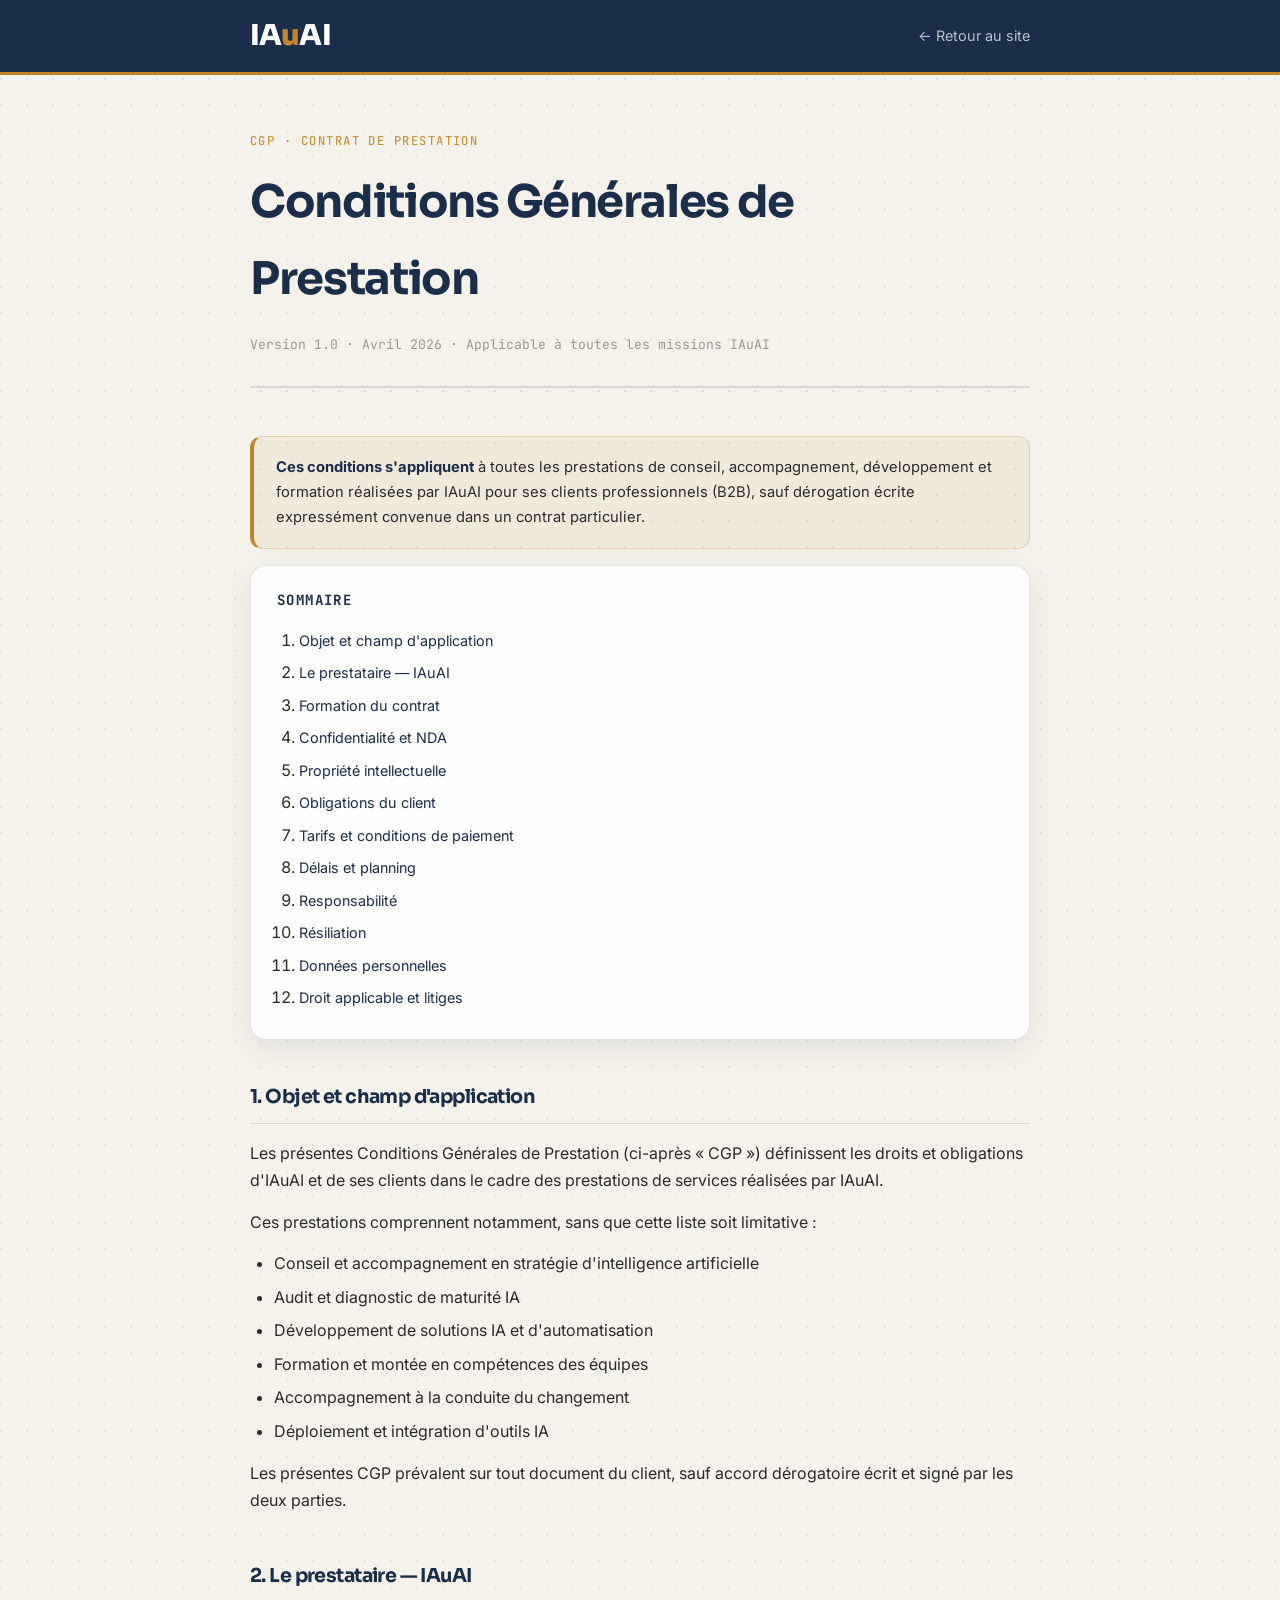
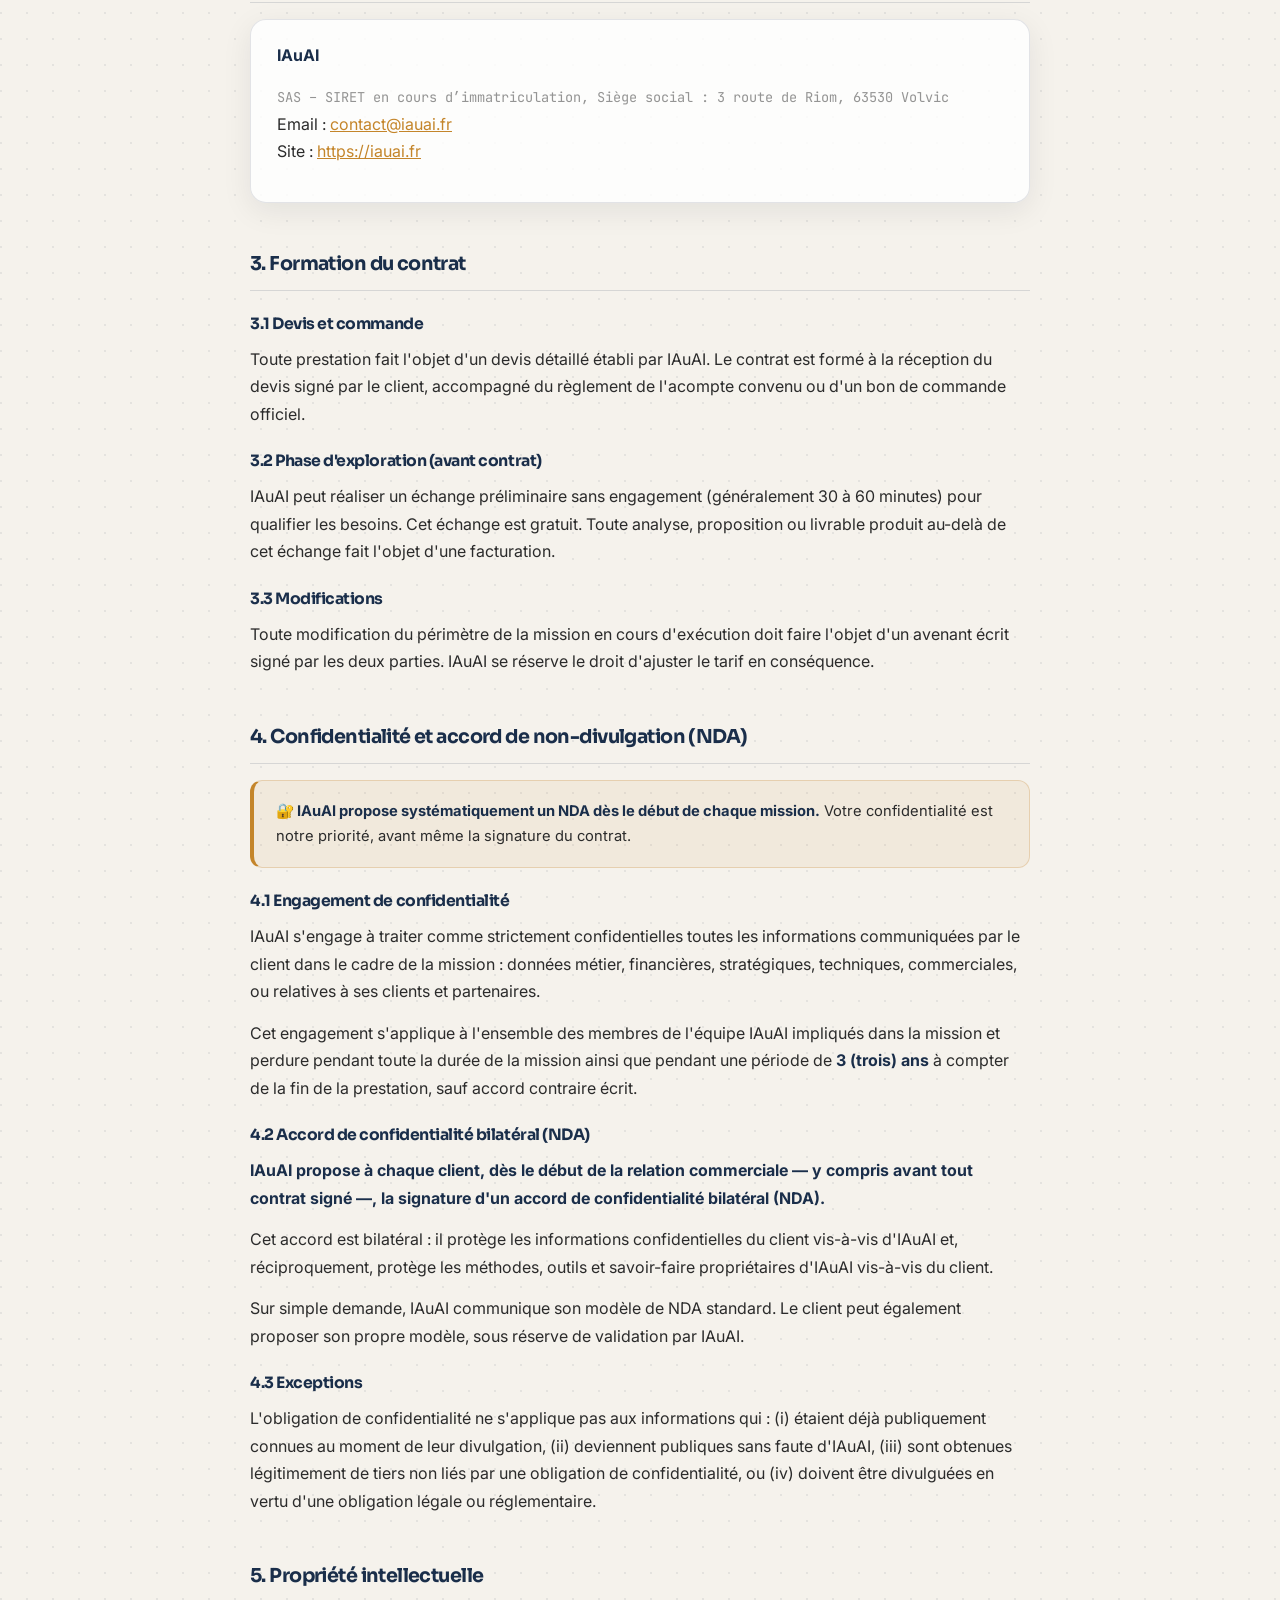
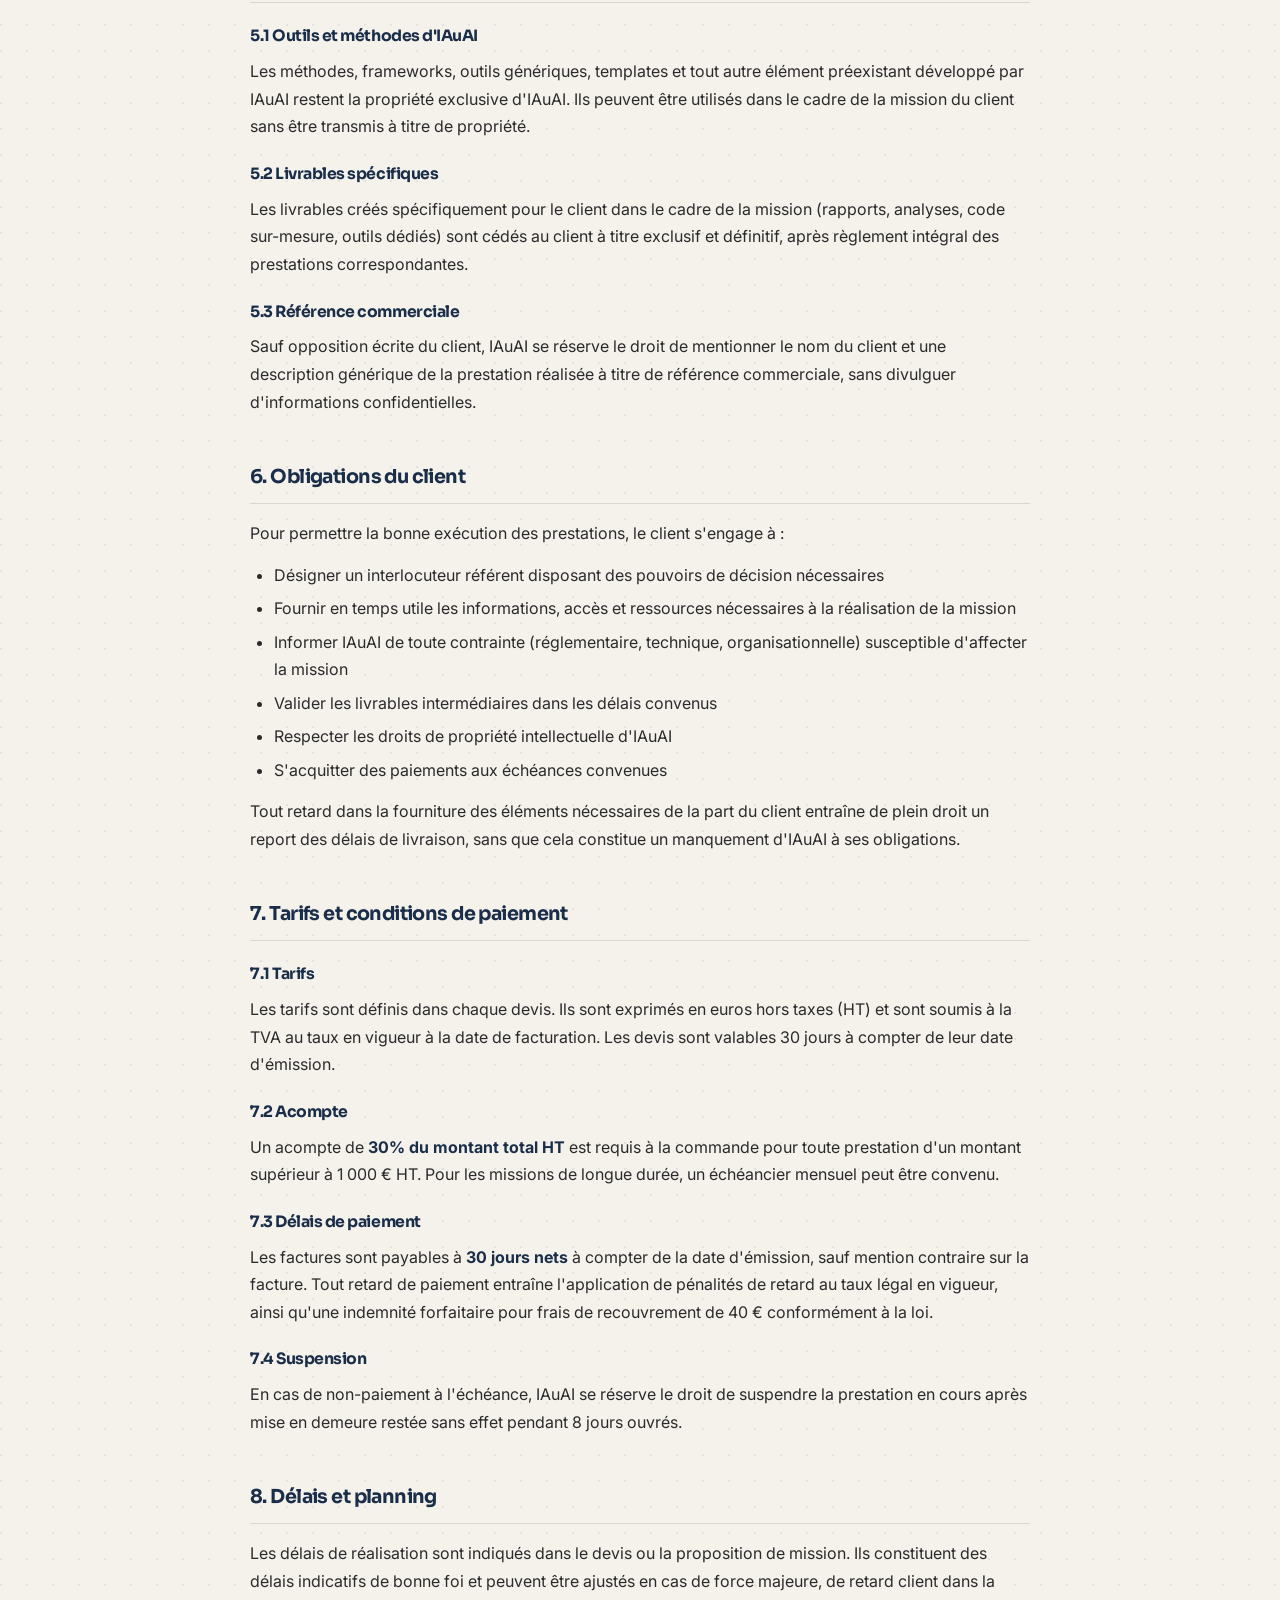
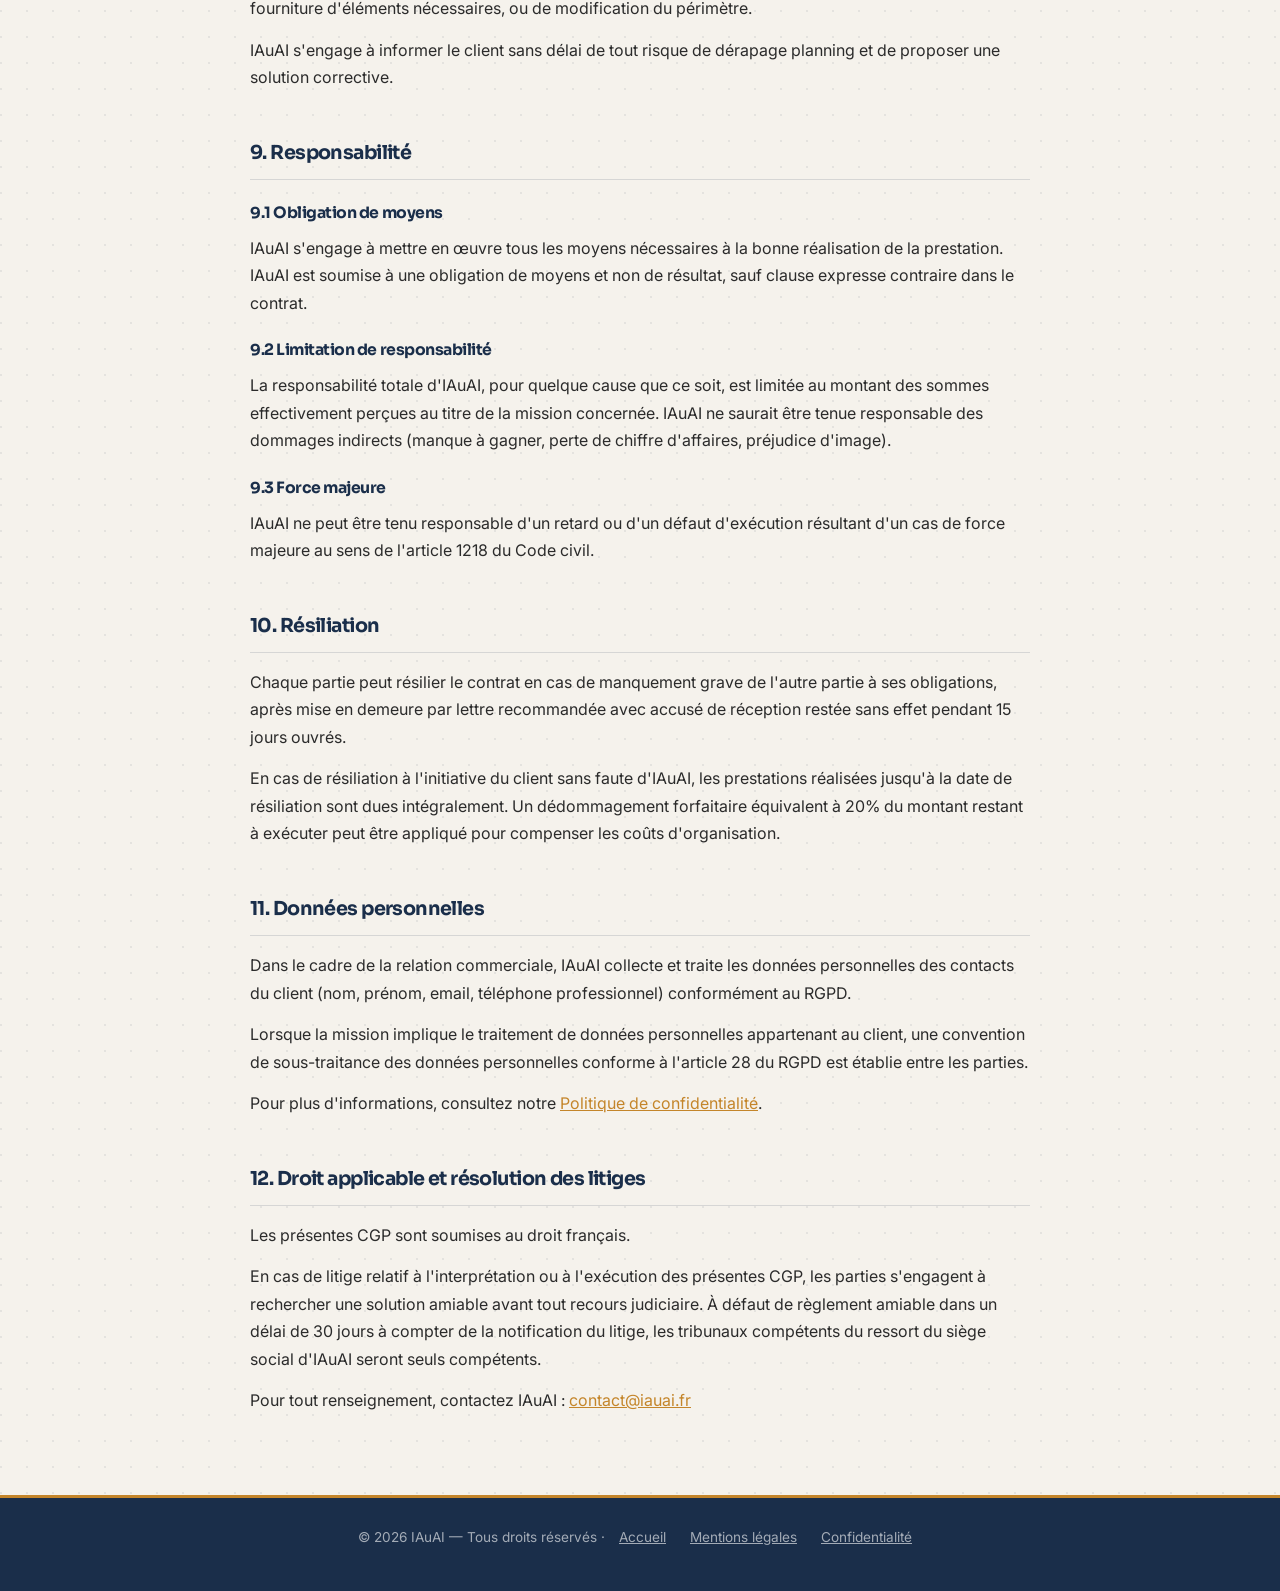
==== cgv.html @ 82b5d051 "Initial commit: IAUAI website with quiz and legal pages Add HTML pages, branding assets, and project" ====
<!DOCTYPE html>
<html lang="fr">
<head>
  <meta charset="UTF-8" />
  <meta name="viewport" content="width=device-width, initial-scale=1.0" />
  <meta name="robots" content="noindex, follow" />
  <title>Conditions Générales de Prestation — IAuAI</title>
  <link rel="preconnect" href="https://fonts.googleapis.com" />
  <link rel="preconnect" href="https://fonts.gstatic.com" crossorigin />
  <link href="https://fonts.googleapis.com/css2?family=Sora:wght@600;700;800&family=Inter:wght@400;500;600&family=JetBrains+Mono:wght@400;500&display=swap" rel="stylesheet" />
  <style>
    :root { --navy:#1A2E4A; --ocre:#C4852A; --green:#2D6A4F; --chalk:#F5F2EC; --anthracite:#2B2B2B; --line:rgba(26,46,74,0.14); --shadow:0 20px 60px rgba(12,24,43,0.12); --radius:22px; --max:820px; }
    * { box-sizing:border-box; }
    html { scroll-behavior:smooth; }
    body { margin:0; font-family:Inter,"Segoe UI",Roboto,Arial,sans-serif; color:var(--anthracite); background:radial-gradient(circle at 1px 1px,rgba(26,46,74,0.08) 1px,transparent 0) 0 0/26px 26px,var(--chalk); line-height:1.72; }
    h1,h2,h3 { font-family:"Sora","Segoe UI",Arial,sans-serif; letter-spacing:-0.03em; }
    p { margin:0 0 14px; }
    ul,ol { margin:0 0 14px; padding-left:24px; }
    li { margin-bottom:6px; }
    a { color:var(--ocre); }
    strong { color:var(--navy); }
    .topbar { background:var(--navy); border-bottom:3px solid var(--ocre); }
    .topbar-inner { max-width:var(--max); margin:0 auto; padding:0 20px; min-height:72px; display:flex; align-items:center; justify-content:space-between; }
    .logo-word { font-family:"Sora",sans-serif; font-size:1.8rem; font-weight:800; color:#fff; letter-spacing:-0.03em; text-decoration:none; }
    .logo-word .u { color:var(--ocre); }
    .back-link { color:rgba(255,255,255,0.7); font-size:0.9rem; text-decoration:none; transition:color 0.2s; }
    .back-link:hover { color:var(--ocre); }
    .page-content { max-width:var(--max); margin:56px auto 80px; padding:0 20px; }
    .page-header { margin-bottom:48px; padding-bottom:28px; border-bottom:2px solid var(--line); }
    .page-label { font-family:"JetBrains Mono",monospace; font-size:0.76rem; color:var(--ocre); text-transform:uppercase; letter-spacing:0.12em; display:block; margin-bottom:12px; }
    .page-header h1 { font-size:clamp(2rem,4vw,2.8rem); color:var(--navy); margin:0 0 12px; }
    .page-header .updated { font-size:0.82rem; color:rgba(43,43,43,0.45); font-family:"JetBrains Mono",monospace; }
    .toc { background:rgba(255,255,255,0.82); border:1px solid rgba(26,46,74,0.12); border-radius:16px; padding:22px 26px; margin-bottom:40px; box-shadow:0 8px 30px rgba(12,24,43,0.08); }
    .toc h3 { font-size:0.88rem; color:var(--navy); margin:0 0 14px; font-family:"JetBrains Mono",monospace; text-transform:uppercase; letter-spacing:0.1em; }
    .toc ol { margin:0; padding-left:22px; }
    .toc li { margin-bottom:5px; }
    .toc a { color:var(--navy); font-size:0.9rem; text-decoration:none; transition:color 0.2s; }
    .toc a:hover { color:var(--ocre); }
    .legal-section { margin-bottom:44px; }
    .legal-section h2 { font-size:1.2rem; color:var(--navy); margin:0 0 16px; padding-bottom:10px; border-bottom:1px solid var(--line); scroll-margin-top:20px; }
    .legal-section h3 { font-size:0.98rem; color:var(--navy); margin:20px 0 8px; }
    .highlight-box { background:rgba(196,133,42,0.08); border:1px solid rgba(196,133,42,0.25); border-left:4px solid var(--ocre); border-radius:12px; padding:18px 22px; margin:16px 0; font-size:0.92rem; }
    .info-card { background:rgba(255,255,255,0.82); border:1px solid rgba(26,46,74,0.12); border-radius:16px; padding:22px 26px; margin-bottom:16px; box-shadow:0 8px 30px rgba(12,24,43,0.08); }
    footer { background:var(--navy); color:rgba(255,255,255,0.6); padding:28px 20px; text-align:center; border-top:3px solid var(--ocre); font-size:0.85rem; }
    footer a { color:rgba(255,255,255,0.6); margin:0 10px; }
    footer a:hover { color:var(--ocre); }
  </style>
</head>
<body>
  <header class="topbar">
    <div class="topbar-inner">
      <a href="index.html" class="logo-word">IA<span class="u">u</span>AI</a>
      <a href="index.html" class="back-link">← Retour au site</a>
    </div>
  </header>

  <main class="page-content">
    <div class="page-header">
      <span class="page-label">CGP · Contrat de prestation</span>
      <h1>Conditions Générales de Prestation</h1>
      <span class="updated">Version 1.0 · Avril 2026 · Applicable à toutes les missions IAuAI</span>
    </div>

    <div class="highlight-box">
      <strong>Ces conditions s'appliquent</strong> à toutes les prestations de conseil, accompagnement, développement et formation réalisées par IAuAI pour ses clients professionnels (B2B), sauf dérogation écrite expressément convenue dans un contrat particulier.
    </div>

    <div class="toc">
      <h3>Sommaire</h3>
      <ol>
        <li><a href="#objet">Objet et champ d'application</a></li>
        <li><a href="#prestataire">Le prestataire — IAuAI</a></li>
        <li><a href="#formation-contrat">Formation du contrat</a></li>
        <li><a href="#confidentialite">Confidentialité et NDA</a></li>
        <li><a href="#propriete">Propriété intellectuelle</a></li>
        <li><a href="#obligations-client">Obligations du client</a></li>
        <li><a href="#tarifs-paiement">Tarifs et conditions de paiement</a></li>
        <li><a href="#delais">Délais et planning</a></li>
        <li><a href="#responsabilite">Responsabilité</a></li>
        <li><a href="#resiliation">Résiliation</a></li>
        <li><a href="#donnees">Données personnelles</a></li>
        <li><a href="#droit">Droit applicable et litiges</a></li>
      </ol>
    </div>

    <!-- 1. OBJET -->
    <div class="legal-section" id="objet">
      <h2>1. Objet et champ d'application</h2>
      <p>
        Les présentes Conditions Générales de Prestation (ci-après « CGP ») définissent les droits et obligations d'IAuAI et de ses clients dans le cadre des prestations de services réalisées par IAuAI.
      </p>
      <p>
        Ces prestations comprennent notamment, sans que cette liste soit limitative :
      </p>
      <ul>
        <li>Conseil et accompagnement en stratégie d'intelligence artificielle</li>
        <li>Audit et diagnostic de maturité IA</li>
        <li>Développement de solutions IA et d'automatisation</li>
        <li>Formation et montée en compétences des équipes</li>
        <li>Accompagnement à la conduite du changement</li>
        <li>Déploiement et intégration d'outils IA</li>
      </ul>
      <p>
        Les présentes CGP prévalent sur tout document du client, sauf accord dérogatoire écrit et signé par les deux parties.
      </p>
    </div>

    <!-- 2. PRESTATAIRE -->
    <div class="legal-section" id="prestataire">
      <h2>2. Le prestataire — IAuAI</h2>
      <div class="info-card">
        <p><strong>IAuAI</strong></p>
        <p>
          <span style="font-family:'JetBrains Mono',monospace;font-size:0.85rem;color:rgba(43,43,43,0.5)">SAS – SIRET en cours d’immatriculation, 
          Siège social : 3 route de Riom, 63530 Volvic</span><br />
          Email : <a href="mailto:contact@iauai.fr">contact@iauai.fr</a><br />
          Site : <a href="https://iauai.fr">https://iauai.fr</a>
        </p>
      </div>
    </div>

    <!-- 3. FORMATION DU CONTRAT -->
    <div class="legal-section" id="formation-contrat">
      <h2>3. Formation du contrat</h2>

      <h3>3.1 Devis et commande</h3>
      <p>
        Toute prestation fait l'objet d'un devis détaillé établi par IAuAI. Le contrat est formé à la réception du devis signé par le client, accompagné du règlement de l'acompte convenu ou d'un bon de commande officiel.
      </p>

      <h3>3.2 Phase d'exploration (avant contrat)</h3>
      <p>
        IAuAI peut réaliser un échange préliminaire sans engagement (généralement 30 à 60 minutes) pour qualifier les besoins. Cet échange est gratuit. Toute analyse, proposition ou livrable produit au-delà de cet échange fait l'objet d'une facturation.
      </p>

      <h3>3.3 Modifications</h3>
      <p>
        Toute modification du périmètre de la mission en cours d'exécution doit faire l'objet d'un avenant écrit signé par les deux parties. IAuAI se réserve le droit d'ajuster le tarif en conséquence.
      </p>
    </div>

    <!-- 4. CONFIDENTIALITÉ ET NDA -->
    <div class="legal-section" id="confidentialite">
      <h2>4. Confidentialité et accord de non-divulgation (NDA)</h2>

      <div class="highlight-box">
        <strong>🔐 IAuAI propose systématiquement un NDA dès le début de chaque mission.</strong> Votre confidentialité est notre priorité, avant même la signature du contrat.
      </div>

      <h3>4.1 Engagement de confidentialité</h3>
      <p>
        IAuAI s'engage à traiter comme strictement confidentielles toutes les informations communiquées par le client dans le cadre de la mission : données métier, financières, stratégiques, techniques, commerciales, ou relatives à ses clients et partenaires.
      </p>
      <p>
        Cet engagement s'applique à l'ensemble des membres de l'équipe IAuAI impliqués dans la mission et perdure pendant toute la durée de la mission ainsi que pendant une période de <strong>3 (trois) ans</strong> à compter de la fin de la prestation, sauf accord contraire écrit.
      </p>

      <h3>4.2 Accord de confidentialité bilatéral (NDA)</h3>
      <p>
        <strong>IAuAI propose à chaque client, dès le début de la relation commerciale — y compris avant tout contrat signé —, la signature d'un accord de confidentialité bilatéral (NDA).</strong>
      </p>
      <p>
        Cet accord est bilatéral : il protège les informations confidentielles du client vis-à-vis d'IAuAI et, réciproquement, protège les méthodes, outils et savoir-faire propriétaires d'IAuAI vis-à-vis du client.
      </p>
      <p>
        Sur simple demande, IAuAI communique son modèle de NDA standard. Le client peut également proposer son propre modèle, sous réserve de validation par IAuAI.
      </p>

      <h3>4.3 Exceptions</h3>
      <p>
        L'obligation de confidentialité ne s'applique pas aux informations qui : (i) étaient déjà publiquement connues au moment de leur divulgation, (ii) deviennent publiques sans faute d'IAuAI, (iii) sont obtenues légitimement de tiers non liés par une obligation de confidentialité, ou (iv) doivent être divulguées en vertu d'une obligation légale ou réglementaire.
      </p>
    </div>

    <!-- 5. PROPRIÉTÉ INTELLECTUELLE -->
    <div class="legal-section" id="propriete">
      <h2>5. Propriété intellectuelle</h2>

      <h3>5.1 Outils et méthodes d'IAuAI</h3>
      <p>
        Les méthodes, frameworks, outils génériques, templates et tout autre élément préexistant développé par IAuAI restent la propriété exclusive d'IAuAI. Ils peuvent être utilisés dans le cadre de la mission du client sans être transmis à titre de propriété.
      </p>

      <h3>5.2 Livrables spécifiques</h3>
      <p>
        Les livrables créés spécifiquement pour le client dans le cadre de la mission (rapports, analyses, code sur-mesure, outils dédiés) sont cédés au client à titre exclusif et définitif, après règlement intégral des prestations correspondantes.
      </p>

      <h3>5.3 Référence commerciale</h3>
      <p>
        Sauf opposition écrite du client, IAuAI se réserve le droit de mentionner le nom du client et une description générique de la prestation réalisée à titre de référence commerciale, sans divulguer d'informations confidentielles.
      </p>
    </div>

    <!-- 6. OBLIGATIONS CLIENT -->
    <div class="legal-section" id="obligations-client">
      <h2>6. Obligations du client</h2>
      <p>Pour permettre la bonne exécution des prestations, le client s'engage à :</p>
      <ul>
        <li>Désigner un interlocuteur référent disposant des pouvoirs de décision nécessaires</li>
        <li>Fournir en temps utile les informations, accès et ressources nécessaires à la réalisation de la mission</li>
        <li>Informer IAuAI de toute contrainte (réglementaire, technique, organisationnelle) susceptible d'affecter la mission</li>
        <li>Valider les livrables intermédiaires dans les délais convenus</li>
        <li>Respecter les droits de propriété intellectuelle d'IAuAI</li>
        <li>S'acquitter des paiements aux échéances convenues</li>
      </ul>
      <p>
        Tout retard dans la fourniture des éléments nécessaires de la part du client entraîne de plein droit un report des délais de livraison, sans que cela constitue un manquement d'IAuAI à ses obligations.
      </p>
    </div>

    <!-- 7. TARIFS ET PAIEMENT -->
    <div class="legal-section" id="tarifs-paiement">
      <h2>7. Tarifs et conditions de paiement</h2>

      <h3>7.1 Tarifs</h3>
      <p>
        Les tarifs sont définis dans chaque devis. Ils sont exprimés en euros hors taxes (HT) et sont soumis à la TVA au taux en vigueur à la date de facturation. Les devis sont valables 30 jours à compter de leur date d'émission.
      </p>

      <h3>7.2 Acompte</h3>
      <p>
        Un acompte de <strong>30% du montant total HT</strong> est requis à la commande pour toute prestation d'un montant supérieur à 1 000 € HT. Pour les missions de longue durée, un échéancier mensuel peut être convenu.
      </p>

      <h3>7.3 Délais de paiement</h3>
      <p>
        Les factures sont payables à <strong>30 jours nets</strong> à compter de la date d'émission, sauf mention contraire sur la facture. Tout retard de paiement entraîne l'application de pénalités de retard au taux légal en vigueur, ainsi qu'une indemnité forfaitaire pour frais de recouvrement de 40 € conformément à la loi.
      </p>

      <h3>7.4 Suspension</h3>
      <p>
        En cas de non-paiement à l'échéance, IAuAI se réserve le droit de suspendre la prestation en cours après mise en demeure restée sans effet pendant 8 jours ouvrés.
      </p>
    </div>

    <!-- 8. DÉLAIS -->
    <div class="legal-section" id="delais">
      <h2>8. Délais et planning</h2>
      <p>
        Les délais de réalisation sont indiqués dans le devis ou la proposition de mission. Ils constituent des délais indicatifs de bonne foi et peuvent être ajustés en cas de force majeure, de retard client dans la fourniture d'éléments nécessaires, ou de modification du périmètre.
      </p>
      <p>
        IAuAI s'engage à informer le client sans délai de tout risque de dérapage planning et de proposer une solution corrective.
      </p>
    </div>

    <!-- 9. RESPONSABILITÉ -->
    <div class="legal-section" id="responsabilite">
      <h2>9. Responsabilité</h2>

      <h3>9.1 Obligation de moyens</h3>
      <p>
        IAuAI s'engage à mettre en œuvre tous les moyens nécessaires à la bonne réalisation de la prestation. IAuAI est soumise à une obligation de moyens et non de résultat, sauf clause expresse contraire dans le contrat.
      </p>

      <h3>9.2 Limitation de responsabilité</h3>
      <p>
        La responsabilité totale d'IAuAI, pour quelque cause que ce soit, est limitée au montant des sommes effectivement perçues au titre de la mission concernée. IAuAI ne saurait être tenue responsable des dommages indirects (manque à gagner, perte de chiffre d'affaires, préjudice d'image).
      </p>

      <h3>9.3 Force majeure</h3>
      <p>
        IAuAI ne peut être tenu responsable d'un retard ou d'un défaut d'exécution résultant d'un cas de force majeure au sens de l'article 1218 du Code civil.
      </p>
    </div>

    <!-- 10. RÉSILIATION -->
    <div class="legal-section" id="resiliation">
      <h2>10. Résiliation</h2>
      <p>
        Chaque partie peut résilier le contrat en cas de manquement grave de l'autre partie à ses obligations, après mise en demeure par lettre recommandée avec accusé de réception restée sans effet pendant 15 jours ouvrés.
      </p>
      <p>
        En cas de résiliation à l'initiative du client sans faute d'IAuAI, les prestations réalisées jusqu'à la date de résiliation sont dues intégralement. Un dédommagement forfaitaire équivalent à 20% du montant restant à exécuter peut être appliqué pour compenser les coûts d'organisation.
      </p>
    </div>

    <!-- 11. DONNÉES PERSONNELLES -->
    <div class="legal-section" id="donnees">
      <h2>11. Données personnelles</h2>
      <p>
        Dans le cadre de la relation commerciale, IAuAI collecte et traite les données personnelles des contacts du client (nom, prénom, email, téléphone professionnel) conformément au RGPD.
      </p>
      <p>
        Lorsque la mission implique le traitement de données personnelles appartenant au client, une convention de sous-traitance des données personnelles conforme à l'article 28 du RGPD est établie entre les parties.
      </p>
      <p>
        Pour plus d'informations, consultez notre <a href="politique-confidentialite.html">Politique de confidentialité</a>.
      </p>
    </div>

    <!-- 12. DROIT APPLICABLE -->
    <div class="legal-section" id="droit">
      <h2>12. Droit applicable et résolution des litiges</h2>
      <p>
        Les présentes CGP sont soumises au droit français.
      </p>
      <p>
        En cas de litige relatif à l'interprétation ou à l'exécution des présentes CGP, les parties s'engagent à rechercher une solution amiable avant tout recours judiciaire. À défaut de règlement amiable dans un délai de 30 jours à compter de la notification du litige, les tribunaux compétents du ressort du siège social d'IAuAI seront seuls compétents.
      </p>
      <p>
        Pour tout renseignement, contactez IAuAI : <a href="mailto:contact@iauai.fr">contact@iauai.fr</a>
      </p>
    </div>
  </main>

  <footer>
    <p>
      © 2026 IAuAI — Tous droits réservés ·
      <a href="index.html">Accueil</a>
      <a href="mentions-legales.html">Mentions légales</a>
      <a href="politique-confidentialite.html">Confidentialité</a>
    </p>
  </footer>
</body>
</html>
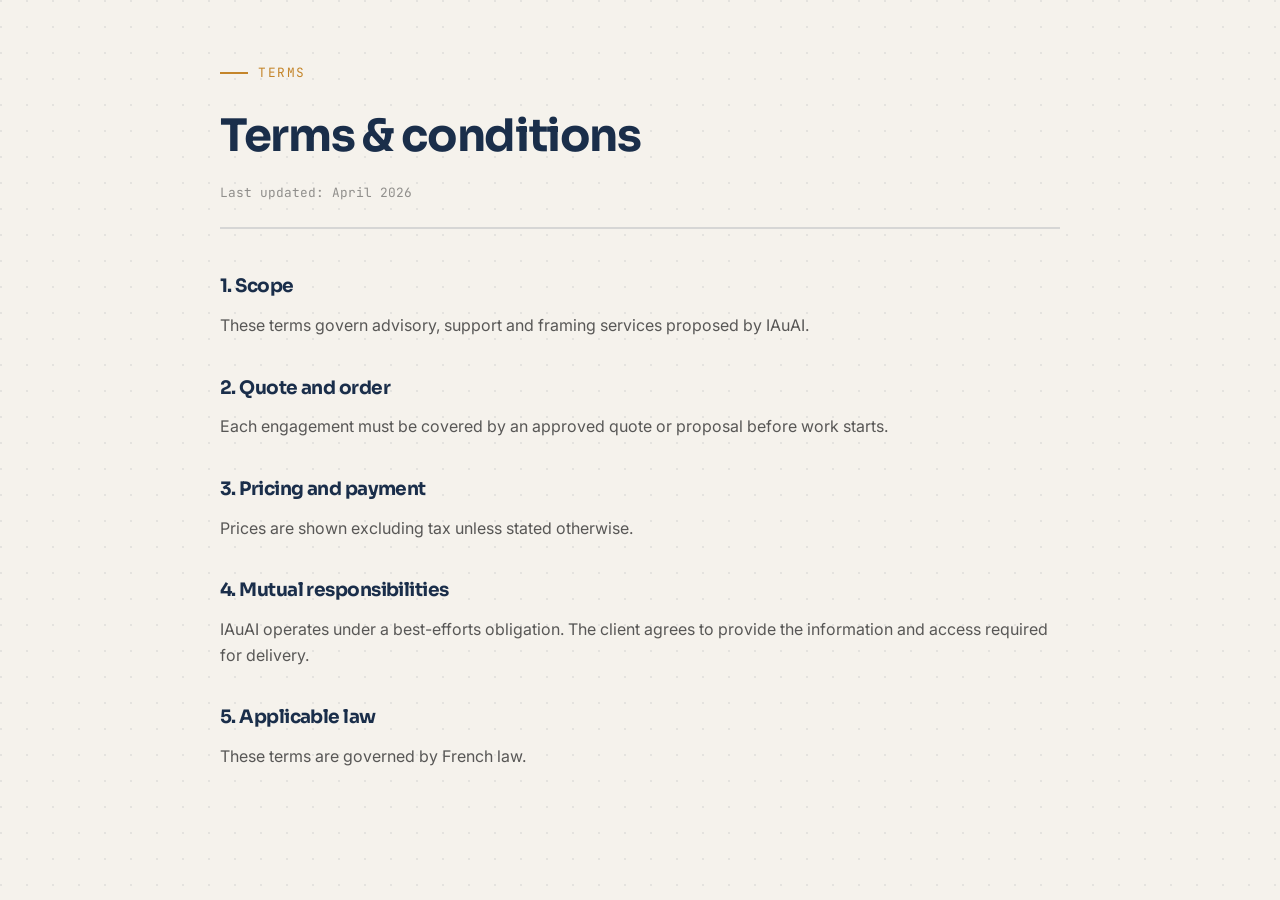
==== commit 79e3b918: "Add multilingual site foundation" ====
--- a/cgv.html
+++ b/cgv.html
@@ -4,314 +4,22 @@
   <meta charset="UTF-8" />
   <meta name="viewport" content="width=device-width, initial-scale=1.0" />
   <meta name="robots" content="noindex, follow" />
-  <title>Conditions Générales de Prestation — IAuAI</title>
+  <meta name="description" data-page-desc-fr="Conditions générales de vente IAuAI." data-page-desc-en="IAuAI terms and conditions." content="Conditions générales de vente IAuAI." />
+  <title data-page-title-fr="CGV — IAuAI" data-page-title-en="Terms & conditions — IAuAI">CGV — IAuAI</title>
   <link rel="preconnect" href="https://fonts.googleapis.com" />
   <link rel="preconnect" href="https://fonts.gstatic.com" crossorigin />
   <link href="https://fonts.googleapis.com/css2?family=Sora:wght@600;700;800&family=Inter:wght@400;500;600&family=JetBrains+Mono:wght@400;500&display=swap" rel="stylesheet" />
-  <style>
-    :root { --navy:#1A2E4A; --ocre:#C4852A; --green:#2D6A4F; --chalk:#F5F2EC; --anthracite:#2B2B2B; --line:rgba(26,46,74,0.14); --shadow:0 20px 60px rgba(12,24,43,0.12); --radius:22px; --max:820px; }
-    * { box-sizing:border-box; }
-    html { scroll-behavior:smooth; }
-    body { margin:0; font-family:Inter,"Segoe UI",Roboto,Arial,sans-serif; color:var(--anthracite); background:radial-gradient(circle at 1px 1px,rgba(26,46,74,0.08) 1px,transparent 0) 0 0/26px 26px,var(--chalk); line-height:1.72; }
-    h1,h2,h3 { font-family:"Sora","Segoe UI",Arial,sans-serif; letter-spacing:-0.03em; }
-    p { margin:0 0 14px; }
-    ul,ol { margin:0 0 14px; padding-left:24px; }
-    li { margin-bottom:6px; }
-    a { color:var(--ocre); }
-    strong { color:var(--navy); }
-    .topbar { background:var(--navy); border-bottom:3px solid var(--ocre); }
-    .topbar-inner { max-width:var(--max); margin:0 auto; padding:0 20px; min-height:72px; display:flex; align-items:center; justify-content:space-between; }
-    .logo-word { font-family:"Sora",sans-serif; font-size:1.8rem; font-weight:800; color:#fff; letter-spacing:-0.03em; text-decoration:none; }
-    .logo-word .u { color:var(--ocre); }
-    .back-link { color:rgba(255,255,255,0.7); font-size:0.9rem; text-decoration:none; transition:color 0.2s; }
-    .back-link:hover { color:var(--ocre); }
-    .page-content { max-width:var(--max); margin:56px auto 80px; padding:0 20px; }
-    .page-header { margin-bottom:48px; padding-bottom:28px; border-bottom:2px solid var(--line); }
-    .page-label { font-family:"JetBrains Mono",monospace; font-size:0.76rem; color:var(--ocre); text-transform:uppercase; letter-spacing:0.12em; display:block; margin-bottom:12px; }
-    .page-header h1 { font-size:clamp(2rem,4vw,2.8rem); color:var(--navy); margin:0 0 12px; }
-    .page-header .updated { font-size:0.82rem; color:rgba(43,43,43,0.45); font-family:"JetBrains Mono",monospace; }
-    .toc { background:rgba(255,255,255,0.82); border:1px solid rgba(26,46,74,0.12); border-radius:16px; padding:22px 26px; margin-bottom:40px; box-shadow:0 8px 30px rgba(12,24,43,0.08); }
-    .toc h3 { font-size:0.88rem; color:var(--navy); margin:0 0 14px; font-family:"JetBrains Mono",monospace; text-transform:uppercase; letter-spacing:0.1em; }
-    .toc ol { margin:0; padding-left:22px; }
-    .toc li { margin-bottom:5px; }
-    .toc a { color:var(--navy); font-size:0.9rem; text-decoration:none; transition:color 0.2s; }
-    .toc a:hover { color:var(--ocre); }
-    .legal-section { margin-bottom:44px; }
-    .legal-section h2 { font-size:1.2rem; color:var(--navy); margin:0 0 16px; padding-bottom:10px; border-bottom:1px solid var(--line); scroll-margin-top:20px; }
-    .legal-section h3 { font-size:0.98rem; color:var(--navy); margin:20px 0 8px; }
-    .highlight-box { background:rgba(196,133,42,0.08); border:1px solid rgba(196,133,42,0.25); border-left:4px solid var(--ocre); border-radius:12px; padding:18px 22px; margin:16px 0; font-size:0.92rem; }
-    .info-card { background:rgba(255,255,255,0.82); border:1px solid rgba(26,46,74,0.12); border-radius:16px; padding:22px 26px; margin-bottom:16px; box-shadow:0 8px 30px rgba(12,24,43,0.08); }
-    footer { background:var(--navy); color:rgba(255,255,255,0.6); padding:28px 20px; text-align:center; border-top:3px solid var(--ocre); font-size:0.85rem; }
-    footer a { color:rgba(255,255,255,0.6); margin:0 10px; }
-    footer a:hover { color:var(--ocre); }
-  </style>
+  <link rel="stylesheet" href="assets/site.css" />
 </head>
 <body>
-  <header class="topbar">
-    <div class="topbar-inner">
-      <a href="index.html" class="logo-word">IA<span class="u">u</span>AI</a>
-      <a href="index.html" class="back-link">← Retour au site</a>
-    </div>
-  </header>
-
-  <main class="page-content">
-    <div class="page-header">
-      <span class="page-label">CGP · Contrat de prestation</span>
-      <h1>Conditions Générales de Prestation</h1>
-      <span class="updated">Version 1.0 · Avril 2026 · Applicable à toutes les missions IAuAI</span>
-    </div>
-
-    <div class="highlight-box">
-      <strong>Ces conditions s'appliquent</strong> à toutes les prestations de conseil, accompagnement, développement et formation réalisées par IAuAI pour ses clients professionnels (B2B), sauf dérogation écrite expressément convenue dans un contrat particulier.
-    </div>
-
-    <div class="toc">
-      <h3>Sommaire</h3>
-      <ol>
-        <li><a href="#objet">Objet et champ d'application</a></li>
-        <li><a href="#prestataire">Le prestataire — IAuAI</a></li>
-        <li><a href="#formation-contrat">Formation du contrat</a></li>
-        <li><a href="#confidentialite">Confidentialité et NDA</a></li>
-        <li><a href="#propriete">Propriété intellectuelle</a></li>
-        <li><a href="#obligations-client">Obligations du client</a></li>
-        <li><a href="#tarifs-paiement">Tarifs et conditions de paiement</a></li>
-        <li><a href="#delais">Délais et planning</a></li>
-        <li><a href="#responsabilite">Responsabilité</a></li>
-        <li><a href="#resiliation">Résiliation</a></li>
-        <li><a href="#donnees">Données personnelles</a></li>
-        <li><a href="#droit">Droit applicable et litiges</a></li>
-      </ol>
-    </div>
-
-    <!-- 1. OBJET -->
-    <div class="legal-section" id="objet">
-      <h2>1. Objet et champ d'application</h2>
-      <p>
-        Les présentes Conditions Générales de Prestation (ci-après « CGP ») définissent les droits et obligations d'IAuAI et de ses clients dans le cadre des prestations de services réalisées par IAuAI.
-      </p>
-      <p>
-        Ces prestations comprennent notamment, sans que cette liste soit limitative :
-      </p>
-      <ul>
-        <li>Conseil et accompagnement en stratégie d'intelligence artificielle</li>
-        <li>Audit et diagnostic de maturité IA</li>
-        <li>Développement de solutions IA et d'automatisation</li>
-        <li>Formation et montée en compétences des équipes</li>
-        <li>Accompagnement à la conduite du changement</li>
-        <li>Déploiement et intégration d'outils IA</li>
-      </ul>
-      <p>
-        Les présentes CGP prévalent sur tout document du client, sauf accord dérogatoire écrit et signé par les deux parties.
-      </p>
-    </div>
-
-    <!-- 2. PRESTATAIRE -->
-    <div class="legal-section" id="prestataire">
-      <h2>2. Le prestataire — IAuAI</h2>
-      <div class="info-card">
-        <p><strong>IAuAI</strong></p>
-        <p>
-          <span style="font-family:'JetBrains Mono',monospace;font-size:0.85rem;color:rgba(43,43,43,0.5)">SAS – SIRET en cours d’immatriculation, 
-          Siège social : 3 route de Riom, 63530 Volvic</span><br />
-          Email : <a href="mailto:contact@iauai.fr">contact@iauai.fr</a><br />
-          Site : <a href="https://iauai.fr">https://iauai.fr</a>
-        </p>
-      </div>
-    </div>
-
-    <!-- 3. FORMATION DU CONTRAT -->
-    <div class="legal-section" id="formation-contrat">
-      <h2>3. Formation du contrat</h2>
-
-      <h3>3.1 Devis et commande</h3>
-      <p>
-        Toute prestation fait l'objet d'un devis détaillé établi par IAuAI. Le contrat est formé à la réception du devis signé par le client, accompagné du règlement de l'acompte convenu ou d'un bon de commande officiel.
-      </p>
-
-      <h3>3.2 Phase d'exploration (avant contrat)</h3>
-      <p>
-        IAuAI peut réaliser un échange préliminaire sans engagement (généralement 30 à 60 minutes) pour qualifier les besoins. Cet échange est gratuit. Toute analyse, proposition ou livrable produit au-delà de cet échange fait l'objet d'une facturation.
-      </p>
-
-      <h3>3.3 Modifications</h3>
-      <p>
-        Toute modification du périmètre de la mission en cours d'exécution doit faire l'objet d'un avenant écrit signé par les deux parties. IAuAI se réserve le droit d'ajuster le tarif en conséquence.
-      </p>
-    </div>
-
-    <!-- 4. CONFIDENTIALITÉ ET NDA -->
-    <div class="legal-section" id="confidentialite">
-      <h2>4. Confidentialité et accord de non-divulgation (NDA)</h2>
-
-      <div class="highlight-box">
-        <strong>🔐 IAuAI propose systématiquement un NDA dès le début de chaque mission.</strong> Votre confidentialité est notre priorité, avant même la signature du contrat.
-      </div>
-
-      <h3>4.1 Engagement de confidentialité</h3>
-      <p>
-        IAuAI s'engage à traiter comme strictement confidentielles toutes les informations communiquées par le client dans le cadre de la mission : données métier, financières, stratégiques, techniques, commerciales, ou relatives à ses clients et partenaires.
-      </p>
-      <p>
-        Cet engagement s'applique à l'ensemble des membres de l'équipe IAuAI impliqués dans la mission et perdure pendant toute la durée de la mission ainsi que pendant une période de <strong>3 (trois) ans</strong> à compter de la fin de la prestation, sauf accord contraire écrit.
-      </p>
-
-      <h3>4.2 Accord de confidentialité bilatéral (NDA)</h3>
-      <p>
-        <strong>IAuAI propose à chaque client, dès le début de la relation commerciale — y compris avant tout contrat signé —, la signature d'un accord de confidentialité bilatéral (NDA).</strong>
-      </p>
-      <p>
-        Cet accord est bilatéral : il protège les informations confidentielles du client vis-à-vis d'IAuAI et, réciproquement, protège les méthodes, outils et savoir-faire propriétaires d'IAuAI vis-à-vis du client.
-      </p>
-      <p>
-        Sur simple demande, IAuAI communique son modèle de NDA standard. Le client peut également proposer son propre modèle, sous réserve de validation par IAuAI.
-      </p>
-
-      <h3>4.3 Exceptions</h3>
-      <p>
-        L'obligation de confidentialité ne s'applique pas aux informations qui : (i) étaient déjà publiquement connues au moment de leur divulgation, (ii) deviennent publiques sans faute d'IAuAI, (iii) sont obtenues légitimement de tiers non liés par une obligation de confidentialité, ou (iv) doivent être divulguées en vertu d'une obligation légale ou réglementaire.
-      </p>
-    </div>
-
-    <!-- 5. PROPRIÉTÉ INTELLECTUELLE -->
-    <div class="legal-section" id="propriete">
-      <h2>5. Propriété intellectuelle</h2>
-
-      <h3>5.1 Outils et méthodes d'IAuAI</h3>
-      <p>
-        Les méthodes, frameworks, outils génériques, templates et tout autre élément préexistant développé par IAuAI restent la propriété exclusive d'IAuAI. Ils peuvent être utilisés dans le cadre de la mission du client sans être transmis à titre de propriété.
-      </p>
-
-      <h3>5.2 Livrables spécifiques</h3>
-      <p>
-        Les livrables créés spécifiquement pour le client dans le cadre de la mission (rapports, analyses, code sur-mesure, outils dédiés) sont cédés au client à titre exclusif et définitif, après règlement intégral des prestations correspondantes.
-      </p>
-
-      <h3>5.3 Référence commerciale</h3>
-      <p>
-        Sauf opposition écrite du client, IAuAI se réserve le droit de mentionner le nom du client et une description générique de la prestation réalisée à titre de référence commerciale, sans divulguer d'informations confidentielles.
-      </p>
-    </div>
-
-    <!-- 6. OBLIGATIONS CLIENT -->
-    <div class="legal-section" id="obligations-client">
-      <h2>6. Obligations du client</h2>
-      <p>Pour permettre la bonne exécution des prestations, le client s'engage à :</p>
-      <ul>
-        <li>Désigner un interlocuteur référent disposant des pouvoirs de décision nécessaires</li>
-        <li>Fournir en temps utile les informations, accès et ressources nécessaires à la réalisation de la mission</li>
-        <li>Informer IAuAI de toute contrainte (réglementaire, technique, organisationnelle) susceptible d'affecter la mission</li>
-        <li>Valider les livrables intermédiaires dans les délais convenus</li>
-        <li>Respecter les droits de propriété intellectuelle d'IAuAI</li>
-        <li>S'acquitter des paiements aux échéances convenues</li>
-      </ul>
-      <p>
-        Tout retard dans la fourniture des éléments nécessaires de la part du client entraîne de plein droit un report des délais de livraison, sans que cela constitue un manquement d'IAuAI à ses obligations.
-      </p>
-    </div>
-
-    <!-- 7. TARIFS ET PAIEMENT -->
-    <div class="legal-section" id="tarifs-paiement">
-      <h2>7. Tarifs et conditions de paiement</h2>
-
-      <h3>7.1 Tarifs</h3>
-      <p>
-        Les tarifs sont définis dans chaque devis. Ils sont exprimés en euros hors taxes (HT) et sont soumis à la TVA au taux en vigueur à la date de facturation. Les devis sont valables 30 jours à compter de leur date d'émission.
-      </p>
-
-      <h3>7.2 Acompte</h3>
-      <p>
-        Un acompte de <strong>30% du montant total HT</strong> est requis à la commande pour toute prestation d'un montant supérieur à 1 000 € HT. Pour les missions de longue durée, un échéancier mensuel peut être convenu.
-      </p>
-
-      <h3>7.3 Délais de paiement</h3>
-      <p>
-        Les factures sont payables à <strong>30 jours nets</strong> à compter de la date d'émission, sauf mention contraire sur la facture. Tout retard de paiement entraîne l'application de pénalités de retard au taux légal en vigueur, ainsi qu'une indemnité forfaitaire pour frais de recouvrement de 40 € conformément à la loi.
-      </p>
-
-      <h3>7.4 Suspension</h3>
-      <p>
-        En cas de non-paiement à l'échéance, IAuAI se réserve le droit de suspendre la prestation en cours après mise en demeure restée sans effet pendant 8 jours ouvrés.
-      </p>
-    </div>
-
-    <!-- 8. DÉLAIS -->
-    <div class="legal-section" id="delais">
-      <h2>8. Délais et planning</h2>
-      <p>
-        Les délais de réalisation sont indiqués dans le devis ou la proposition de mission. Ils constituent des délais indicatifs de bonne foi et peuvent être ajustés en cas de force majeure, de retard client dans la fourniture d'éléments nécessaires, ou de modification du périmètre.
-      </p>
-      <p>
-        IAuAI s'engage à informer le client sans délai de tout risque de dérapage planning et de proposer une solution corrective.
-      </p>
-    </div>
-
-    <!-- 9. RESPONSABILITÉ -->
-    <div class="legal-section" id="responsabilite">
-      <h2>9. Responsabilité</h2>
-
-      <h3>9.1 Obligation de moyens</h3>
-      <p>
-        IAuAI s'engage à mettre en œuvre tous les moyens nécessaires à la bonne réalisation de la prestation. IAuAI est soumise à une obligation de moyens et non de résultat, sauf clause expresse contraire dans le contrat.
-      </p>
-
-      <h3>9.2 Limitation de responsabilité</h3>
-      <p>
-        La responsabilité totale d'IAuAI, pour quelque cause que ce soit, est limitée au montant des sommes effectivement perçues au titre de la mission concernée. IAuAI ne saurait être tenue responsable des dommages indirects (manque à gagner, perte de chiffre d'affaires, préjudice d'image).
-      </p>
-
-      <h3>9.3 Force majeure</h3>
-      <p>
-        IAuAI ne peut être tenu responsable d'un retard ou d'un défaut d'exécution résultant d'un cas de force majeure au sens de l'article 1218 du Code civil.
-      </p>
-    </div>
-
-    <!-- 10. RÉSILIATION -->
-    <div class="legal-section" id="resiliation">
-      <h2>10. Résiliation</h2>
-      <p>
-        Chaque partie peut résilier le contrat en cas de manquement grave de l'autre partie à ses obligations, après mise en demeure par lettre recommandée avec accusé de réception restée sans effet pendant 15 jours ouvrés.
-      </p>
-      <p>
-        En cas de résiliation à l'initiative du client sans faute d'IAuAI, les prestations réalisées jusqu'à la date de résiliation sont dues intégralement. Un dédommagement forfaitaire équivalent à 20% du montant restant à exécuter peut être appliqué pour compenser les coûts d'organisation.
-      </p>
-    </div>
-
-    <!-- 11. DONNÉES PERSONNELLES -->
-    <div class="legal-section" id="donnees">
-      <h2>11. Données personnelles</h2>
-      <p>
-        Dans le cadre de la relation commerciale, IAuAI collecte et traite les données personnelles des contacts du client (nom, prénom, email, téléphone professionnel) conformément au RGPD.
-      </p>
-      <p>
-        Lorsque la mission implique le traitement de données personnelles appartenant au client, une convention de sous-traitance des données personnelles conforme à l'article 28 du RGPD est établie entre les parties.
-      </p>
-      <p>
-        Pour plus d'informations, consultez notre <a href="politique-confidentialite.html">Politique de confidentialité</a>.
-      </p>
-    </div>
-
-    <!-- 12. DROIT APPLICABLE -->
-    <div class="legal-section" id="droit">
-      <h2>12. Droit applicable et résolution des litiges</h2>
-      <p>
-        Les présentes CGP sont soumises au droit français.
-      </p>
-      <p>
-        En cas de litige relatif à l'interprétation ou à l'exécution des présentes CGP, les parties s'engagent à rechercher une solution amiable avant tout recours judiciaire. À défaut de règlement amiable dans un délai de 30 jours à compter de la notification du litige, les tribunaux compétents du ressort du siège social d'IAuAI seront seuls compétents.
-      </p>
-      <p>
-        Pour tout renseignement, contactez IAuAI : <a href="mailto:contact@iauai.fr">contact@iauai.fr</a>
-      </p>
-    </div>
+  <main class="legal-wrap">
+    <div class="legal-header"><div class="eyebrow" data-fr="Conditions" data-en="Terms"></div><h1 data-fr="Conditions générales de vente" data-en="Terms & conditions"></h1><div class="legal-updated" data-fr="Dernière mise à jour : avril 2026" data-en="Last updated: April 2026"></div></div>
+    <section class="legal-section"><h2 data-fr="1. Objet" data-en="1. Scope"></h2><p data-fr="Les présentes conditions encadrent les prestations de conseil, d'accompagnement et de cadrage proposées par IAuAI." data-en="These terms govern advisory, support and framing services proposed by IAuAI."></p></section>
+    <section class="legal-section"><h2 data-fr="2. Devis et commande" data-en="2. Quote and order"></h2><p data-fr="Toute mission fait l'objet d'un devis ou d'une proposition validée avant démarrage." data-en="Each engagement must be covered by an approved quote or proposal before work starts."></p></section>
+    <section class="legal-section"><h2 data-fr="3. Prix et paiement" data-en="3. Pricing and payment"></h2><p data-fr="Les prix sont indiqués hors taxes sauf mention contraire." data-en="Prices are shown excluding tax unless stated otherwise."></p></section>
+    <section class="legal-section"><h2 data-fr="4. Responsabilités réciproques" data-en="4. Mutual responsibilities"></h2><p data-fr="IAuAI intervient dans une obligation de moyens. Le client s'engage à fournir les informations et accès nécessaires à la mission." data-en="IAuAI operates under a best-efforts obligation. The client agrees to provide the information and access required for delivery."></p></section>
+    <section class="legal-section"><h2 data-fr="5. Droit applicable" data-en="5. Applicable law"></h2><p data-fr="Les conditions sont soumises au droit français." data-en="These terms are governed by French law."></p></section>
   </main>
-
-  <footer>
-    <p>
-      © 2026 IAuAI — Tous droits réservés ·
-      <a href="index.html">Accueil</a>
-      <a href="mentions-legales.html">Mentions légales</a>
-      <a href="politique-confidentialite.html">Confidentialité</a>
-    </p>
-  </footer>
+  <script src="assets/i18n.js"></script><script>IAUAI_I18N.applyLocale(IAUAI_I18N.getLocale());</script>
 </body>
 </html>
--- a/assets/site.css
+++ b/assets/site.css
@@ -0,0 +1,271 @@
+:root {
+  --navy: #1a2e4a;
+  --ocre: #c4852a;
+  --green: #2d6a4f;
+  --chalk: #f5f2ec;
+  --text: #2b2b2b;
+  --line: rgba(26, 46, 74, 0.14);
+  --shadow: 0 20px 60px rgba(12, 24, 43, 0.12);
+  --radius: 22px;
+  --max: 1120px;
+}
+
+* { box-sizing: border-box; }
+html { scroll-behavior: smooth; }
+body {
+  margin: 0;
+  font-family: Inter, "Segoe UI", Arial, sans-serif;
+  color: var(--text);
+  background:
+    radial-gradient(circle at 1px 1px, rgba(26, 46, 74, 0.08) 1px, transparent 0) 0 0 / 26px 26px,
+    var(--chalk);
+  line-height: 1.6;
+}
+body.rtl { direction: rtl; text-align: right; }
+a { color: inherit; text-decoration: none; }
+button, select { font: inherit; }
+h1, h2, h3, h4 { margin: 0; font-family: Sora, "Segoe UI", Arial, sans-serif; letter-spacing: -0.03em; }
+p { margin: 0; }
+.wrap { width: min(calc(100% - 40px), var(--max)); margin: 0 auto; }
+
+.topbar {
+  position: sticky;
+  top: 0;
+  z-index: 100;
+  background: var(--navy);
+  border-bottom: 3px solid var(--ocre);
+}
+.topbar-inner {
+  min-height: 82px;
+  display: flex;
+  align-items: center;
+  justify-content: space-between;
+  gap: 18px;
+  padding: 12px 0;
+}
+.brand { display: flex; align-items: center; gap: 14px; }
+.brand img { width: 50px; height: 50px; border-radius: 12px; }
+.logo-word { font-size: clamp(1.45rem, 3vw, 2rem); font-weight: 800; color: #fff; }
+.logo-word .u { color: var(--ocre); }
+.logo-tagline {
+  margin-top: 2px;
+  font-family: "JetBrains Mono", monospace;
+  font-size: 0.72rem;
+  color: rgba(255, 255, 255, 0.48);
+  text-transform: uppercase;
+  letter-spacing: 0.1em;
+}
+.nav-shell { display: flex; align-items: center; gap: 14px; }
+.nav-links { display: flex; gap: 4px; flex-wrap: wrap; }
+.nav-links a {
+  padding: 8px 14px;
+  border-radius: 9px;
+  color: rgba(255, 255, 255, 0.76);
+  font-size: 0.92rem;
+}
+.nav-links a:hover, .nav-links a.active {
+  color: var(--ocre);
+  background: rgba(255, 255, 255, 0.06);
+}
+.nav-cta { background: var(--ocre); color: #fff !important; font-weight: 700; }
+.lang-select {
+  min-width: 132px;
+  padding: 10px 12px;
+  border-radius: 10px;
+  border: 1px solid rgba(255, 255, 255, 0.12);
+  background: rgba(255, 255, 255, 0.08);
+  color: #fff;
+}
+.lang-select option { color: #111827; }
+
+.hero, .section, .contact-band, .quiz-shell { padding: 72px 0; }
+.hero-grid, .section-head, .grid-2, .grid-3, .grid-4, .footer-grid { display: grid; gap: 20px; }
+.hero-grid { grid-template-columns: 1.15fr 0.85fr; }
+.grid-2 { grid-template-columns: repeat(2, minmax(0, 1fr)); }
+.grid-3 { grid-template-columns: repeat(3, minmax(0, 1fr)); }
+.grid-4 { grid-template-columns: repeat(4, minmax(0, 1fr)); }
+
+.card, .hero-main, .panel {
+  background: rgba(255, 255, 255, 0.84);
+  border: 1px solid rgba(26, 46, 74, 0.12);
+  box-shadow: var(--shadow);
+  border-radius: var(--radius);
+}
+.hero-main {
+  padding: 40px;
+  position: relative;
+  overflow: hidden;
+}
+.hero-main::before {
+  content: "";
+  position: absolute;
+  inset: 0;
+  background:
+    linear-gradient(135deg, rgba(196, 133, 42, 0.12), transparent 42%),
+    linear-gradient(315deg, rgba(26, 46, 74, 0.08), transparent 52%);
+}
+.hero-main > * { position: relative; z-index: 1; }
+.hero-side {
+  padding: 28px;
+  background: linear-gradient(180deg, rgba(26, 46, 74, 0.98), rgba(26, 46, 74, 0.92));
+  color: #fff;
+  border: 1px solid rgba(196, 133, 42, 0.28);
+  box-shadow: var(--shadow);
+  border-radius: var(--radius);
+}
+.hero-side h3 { margin-bottom: 16px; }
+.stat-grid { display: grid; grid-template-columns: repeat(2, minmax(0, 1fr)); gap: 12px; }
+.stat { padding: 16px; border-radius: 14px; background: rgba(255, 255, 255, 0.07); border: 1px solid rgba(255, 255, 255, 0.1); }
+.stat strong { display: block; font-size: 1.6rem; color: var(--ocre); }
+.stat span { font-size: 0.82rem; color: rgba(255, 255, 255, 0.6); }
+
+.eyebrow {
+  display: inline-flex;
+  align-items: center;
+  gap: 10px;
+  margin-bottom: 18px;
+  font-family: "JetBrains Mono", monospace;
+  font-size: 0.8rem;
+  color: var(--ocre);
+  text-transform: uppercase;
+  letter-spacing: 0.12em;
+}
+.eyebrow::before { content: ""; width: 28px; height: 2px; background: var(--ocre); }
+.hero-title { font-size: clamp(2.35rem, 5vw, 4.8rem); line-height: 0.96; color: var(--navy); max-width: 12ch; margin-bottom: 18px; }
+.hero-lead { max-width: 58ch; font-size: clamp(1rem, 1.8vw, 1.18rem); color: rgba(43, 43, 43, 0.82); margin-bottom: 28px; }
+
+.actions, .badge-row, .quiz-nav { display: flex; flex-wrap: wrap; gap: 14px; }
+.btn-primary, .btn-secondary, .btn-muted {
+  display: inline-flex;
+  align-items: center;
+  justify-content: center;
+  padding: 14px 26px;
+  border-radius: 12px;
+}
+.btn-primary { background: var(--ocre); border: 2px solid var(--ocre); color: #fff; font-weight: 700; }
+.btn-secondary { background: transparent; border: 2px solid var(--navy); color: var(--navy); font-weight: 700; }
+.btn-muted { padding: 12px 22px; border: 1px solid var(--line); background: transparent; color: var(--text); cursor: pointer; }
+.btn-muted:disabled { opacity: 0.4; cursor: not-allowed; }
+
+.section-head { grid-template-columns: 1fr 1fr; align-items: start; margin-bottom: 34px; }
+.section-head h2 { font-size: clamp(1.8rem, 3.4vw, 2.8rem); color: var(--navy); }
+.section-head p, .card p { color: rgba(43, 43, 43, 0.74); }
+.card { padding: 28px; }
+.card h3 { color: var(--navy); font-size: 1.12rem; margin-bottom: 10px; }
+
+.quote-card {
+  padding: 30px;
+  background: linear-gradient(160deg, rgba(196, 133, 42, 0.09), rgba(26, 46, 74, 0.04));
+  border: 1px solid rgba(196, 133, 42, 0.22);
+  border-radius: var(--radius);
+  box-shadow: var(--shadow);
+}
+.quote-mark { font-size: 4rem; line-height: 1; color: var(--ocre); }
+.quote-text { font-size: 1.16rem; color: var(--navy); font-style: italic; margin: 6px 0 14px; }
+.quote-meta {
+  font-family: "JetBrains Mono", monospace;
+  font-size: 0.78rem;
+  color: var(--ocre);
+  text-transform: uppercase;
+  letter-spacing: 0.1em;
+}
+
+.contact-band { border-top: 1px solid var(--line); }
+.contact-band .panel { padding: 40px; text-align: center; }
+.contact-band h2 { color: var(--navy); font-size: clamp(1.9rem, 4vw, 2.9rem); margin-bottom: 14px; }
+.contact-band p { max-width: 56ch; margin: 0 auto 28px; color: rgba(43, 43, 43, 0.72); }
+.badge { font-size: 0.86rem; color: rgba(43, 43, 43, 0.58); }
+.badge::before { content: "✓"; color: var(--green); font-weight: 700; margin-inline-end: 8px; }
+
+.quiz-select { text-align: center; margin-bottom: 44px; }
+.quiz-select h1 { color: var(--navy); font-size: clamp(2rem, 5vw, 3.1rem); margin-bottom: 14px; }
+.quiz-select p { max-width: 56ch; margin: 0 auto; color: rgba(43, 43, 43, 0.72); }
+.quiz-list { display: grid; gap: 16px; margin-top: 36px; }
+.quiz-tile { display: flex; align-items: center; gap: 18px; padding: 24px; cursor: pointer; }
+.quiz-icon { font-size: 2rem; }
+.quiz-tag { display: inline-block; margin-bottom: 6px; font-family: "JetBrains Mono", monospace; font-size: 0.75rem; color: var(--ocre); text-transform: uppercase; letter-spacing: 0.08em; }
+.quiz-meta { flex: 1; }
+.quiz-meta h3 { color: var(--navy); margin-bottom: 6px; }
+.quiz-meta p { color: rgba(43, 43, 43, 0.7); }
+.quiz-arrow { color: var(--ocre); font-size: 1.25rem; }
+.quiz-screen, .quiz-result, .quiz-analyzing { display: none; }
+.quiz-header { margin-bottom: 26px; }
+.progress-meta { display: flex; justify-content: space-between; margin-bottom: 8px; font-family: "JetBrains Mono", monospace; font-size: 0.76rem; color: rgba(43, 43, 43, 0.55); }
+.progress-track { height: 8px; border-radius: 999px; background: rgba(26, 46, 74, 0.1); overflow: hidden; }
+.progress-fill { height: 100%; background: var(--ocre); transition: width 0.35s ease; }
+.question-card { padding: 34px; margin-bottom: 18px; }
+.question-title { color: var(--navy); font-size: 1.22rem; margin-bottom: 24px; }
+.option-list { display: grid; gap: 12px; }
+.option-btn {
+  display: flex;
+  align-items: center;
+  gap: 12px;
+  width: 100%;
+  padding: 15px 18px;
+  border-radius: 14px;
+  border: 2px solid rgba(26, 46, 74, 0.1);
+  background: rgba(26, 46, 74, 0.03);
+  color: var(--text);
+  cursor: pointer;
+  text-align: start;
+}
+.option-btn:hover, .option-btn.selected { border-color: var(--ocre); background: rgba(196, 133, 42, 0.08); color: var(--navy); }
+.option-index {
+  width: 28px;
+  height: 28px;
+  border-radius: 8px;
+  display: inline-flex;
+  align-items: center;
+  justify-content: center;
+  background: rgba(26, 46, 74, 0.08);
+  font-family: "JetBrains Mono", monospace;
+  font-size: 0.8rem;
+  flex-shrink: 0;
+}
+.option-btn.selected .option-index, .option-btn:hover .option-index { background: var(--navy); color: #fff; }
+.analyze-box { padding: 36px; text-align: center; }
+.analyze-steps { display: grid; gap: 10px; max-width: 420px; margin: 28px auto 0; }
+.analyze-step { padding: 12px 14px; border-radius: 12px; border: 1px solid var(--line); background: rgba(255, 255, 255, 0.84); color: rgba(43, 43, 43, 0.6); }
+.analyze-step.active { border-color: var(--ocre); color: var(--navy); }
+.analyze-step.done { color: var(--green); }
+.result-header { padding: 36px; background: linear-gradient(135deg, var(--navy), #223b61); color: #fff; border-radius: var(--radius) var(--radius) 0 0; }
+.result-badge { display: inline-flex; padding: 6px 14px; border-radius: 999px; background: rgba(196, 133, 42, 0.22); color: var(--ocre); border: 1px solid rgba(196, 133, 42, 0.42); font-family: "JetBrains Mono", monospace; font-size: 0.76rem; text-transform: uppercase; letter-spacing: 0.08em; margin-bottom: 16px; }
+.result-body { padding: 32px 36px 36px; }
+.insight-list { display: grid; gap: 14px; margin: 22px 0 26px; }
+.insight { padding: 16px; border-radius: 14px; background: rgba(26, 46, 74, 0.04); border: 1px solid var(--line); }
+
+.legal-wrap { max-width: 880px; margin: 56px auto 80px; padding: 0 20px; }
+.legal-header { margin-bottom: 42px; padding-bottom: 24px; border-bottom: 2px solid var(--line); }
+.legal-header h1 { color: var(--navy); font-size: clamp(2rem, 4vw, 2.8rem); margin-bottom: 10px; }
+.legal-updated { font-family: "JetBrains Mono", monospace; font-size: 0.8rem; color: rgba(43, 43, 43, 0.5); }
+.legal-section { margin-bottom: 34px; }
+.legal-section h2 { color: var(--navy); margin-bottom: 12px; font-size: 1.16rem; }
+.legal-section p { margin-bottom: 12px; color: rgba(43, 43, 43, 0.78); }
+.info-box { padding: 22px; border-radius: 16px; border: 1px solid rgba(26, 46, 74, 0.12); background: rgba(255, 255, 255, 0.84); box-shadow: 0 8px 30px rgba(12, 24, 43, 0.08); }
+.info-row { display: grid; grid-template-columns: 180px 1fr; gap: 10px; padding: 8px 0; border-bottom: 1px solid var(--line); }
+.info-row:last-child { border-bottom: none; }
+.info-label { color: var(--navy); font-weight: 600; font-size: 0.9rem; }
+.placeholder { display: inline-block; padding: 2px 8px; border-radius: 6px; background: rgba(196, 133, 42, 0.1); color: var(--ocre); font-family: "JetBrains Mono", monospace; font-size: 0.82rem; }
+
+.footer { background: var(--navy); color: rgba(255, 255, 255, 0.66); padding: 42px 0 26px; border-top: 3px solid var(--ocre); }
+.footer-grid { grid-template-columns: 1.3fr 1fr 1fr 1fr; }
+.footer h4 { color: #fff; margin-bottom: 10px; font-size: 1rem; }
+.footer ul { list-style: none; padding: 0; margin: 0; }
+.footer li + li { margin-top: 8px; }
+.footer-bottom { display: flex; justify-content: space-between; gap: 16px; margin-top: 28px; padding-top: 20px; border-top: 1px solid rgba(255, 255, 255, 0.08); font-size: 0.86rem; }
+.footer-bottom-links { display: flex; flex-wrap: wrap; gap: 14px; }
+
+@media (max-width: 980px) {
+  .hero-grid, .section-head, .footer-grid, .grid-2, .grid-3, .grid-4 { grid-template-columns: 1fr; }
+  .nav-shell { flex-direction: column; align-items: flex-end; }
+  .nav-links { justify-content: flex-end; }
+  .stat-grid { grid-template-columns: 1fr; }
+}
+
+@media (max-width: 640px) {
+  .topbar-inner, .brand, .quiz-tile, .footer-bottom, .quiz-nav { flex-direction: column; align-items: flex-start; }
+  .nav-shell, .nav-links { width: 100%; align-items: flex-start; justify-content: flex-start; }
+  .hero-main, .card, .hero-side, .question-card, .analyze-box, .result-body, .result-header, .contact-band .panel { padding: 24px; }
+  .info-row { grid-template-columns: 1fr; }
+  .lang-select { width: 100%; }
+}
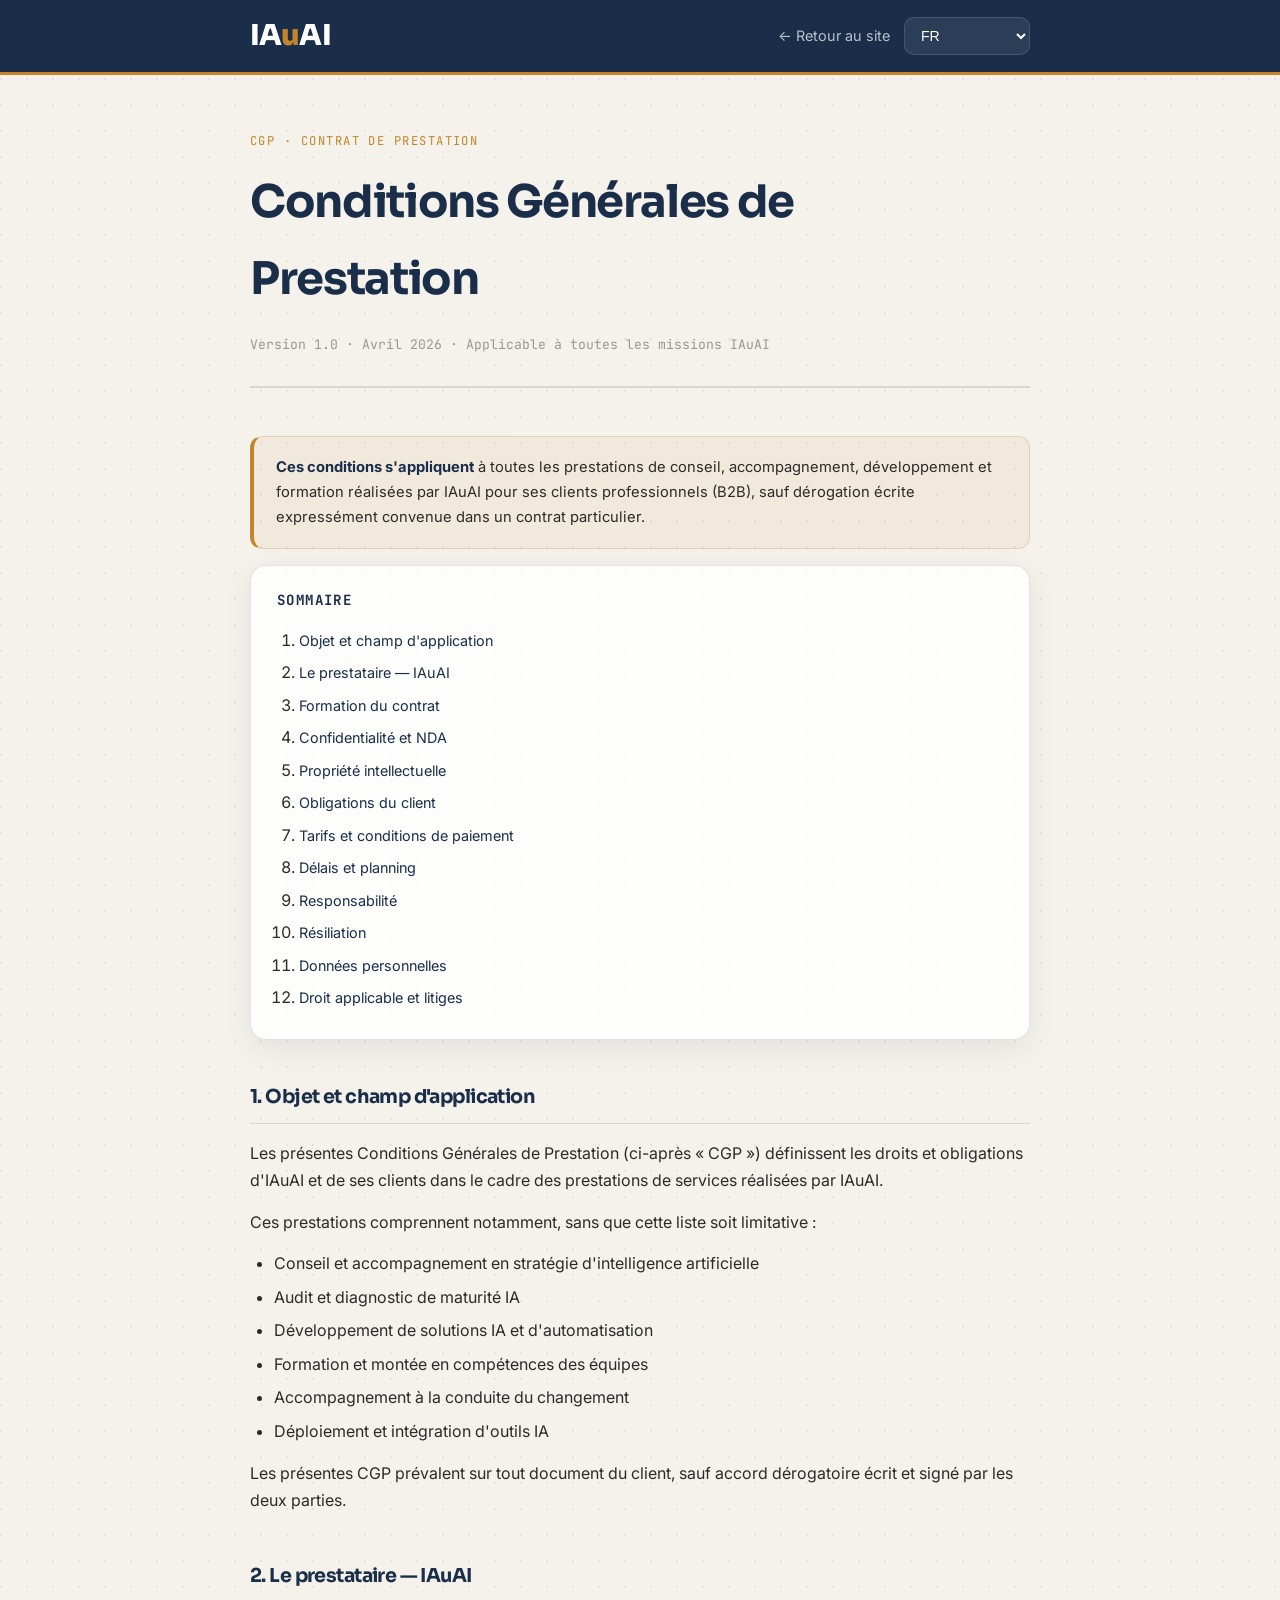
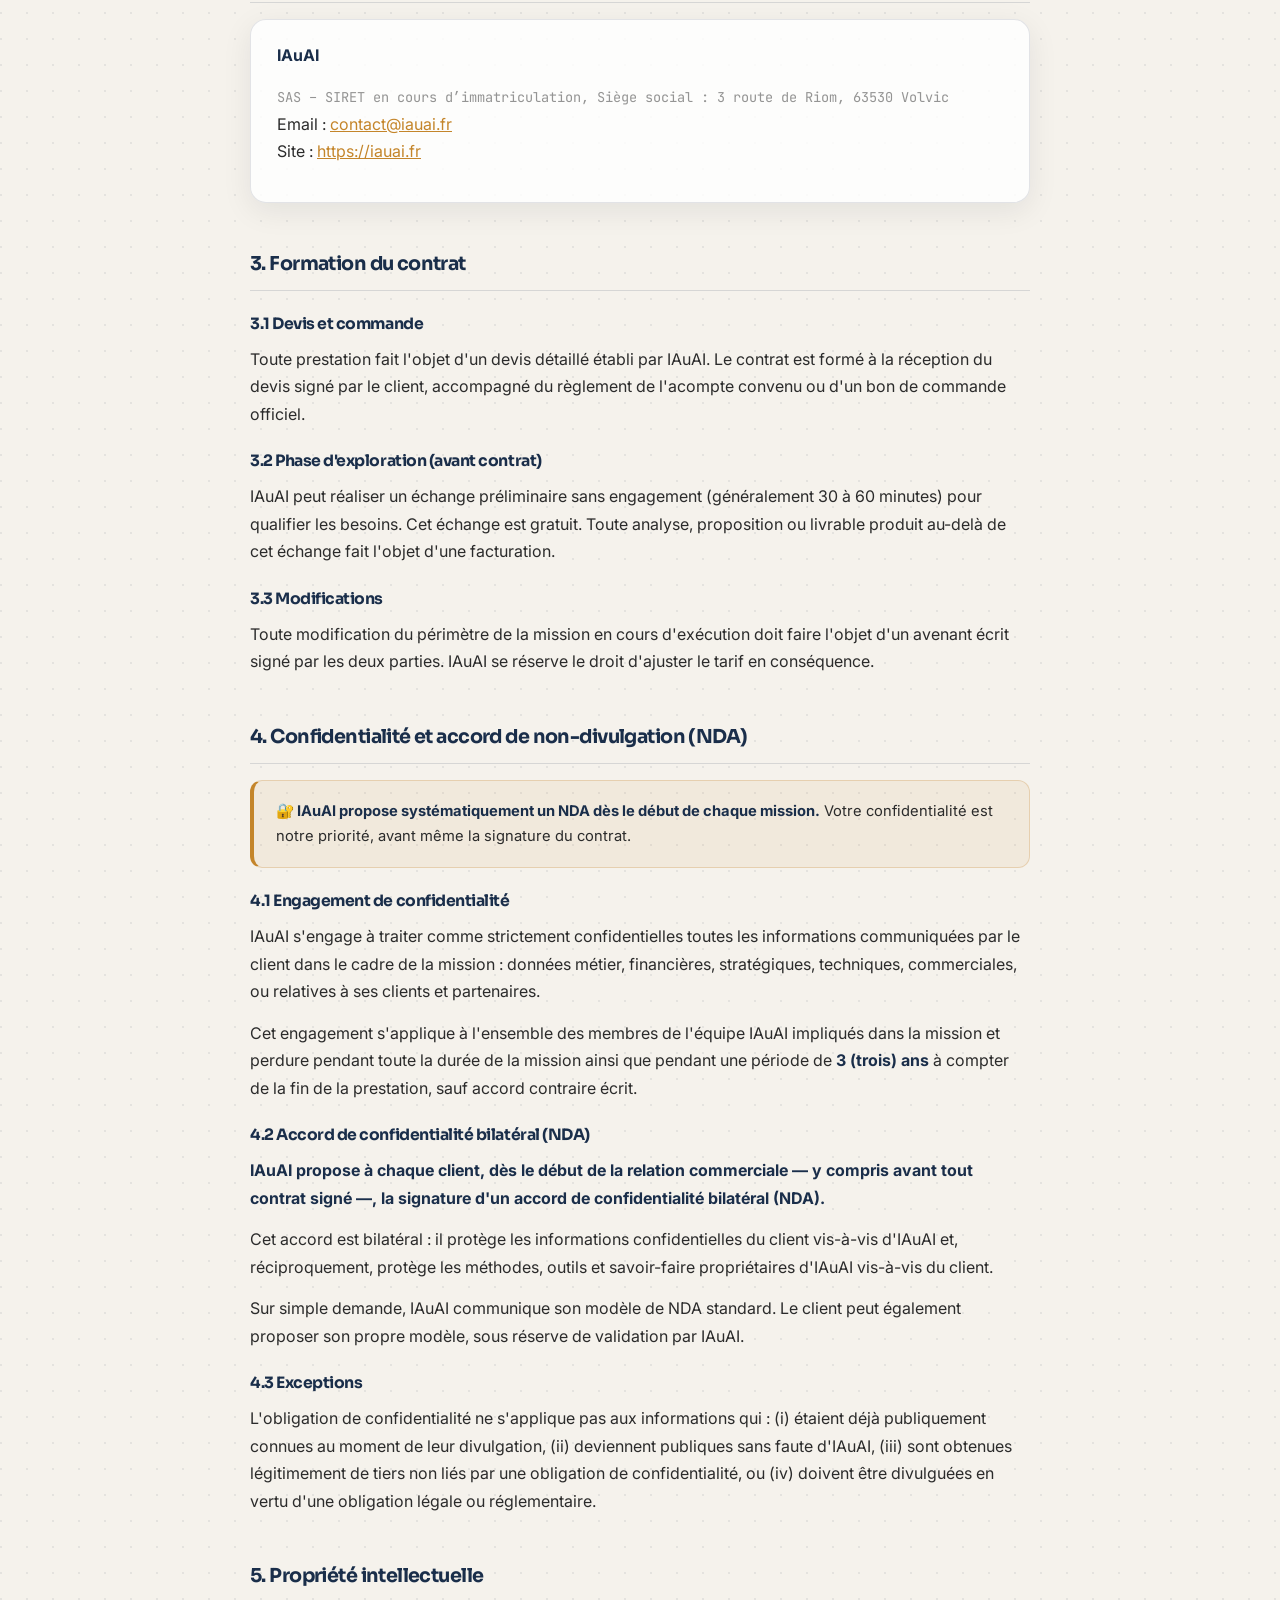
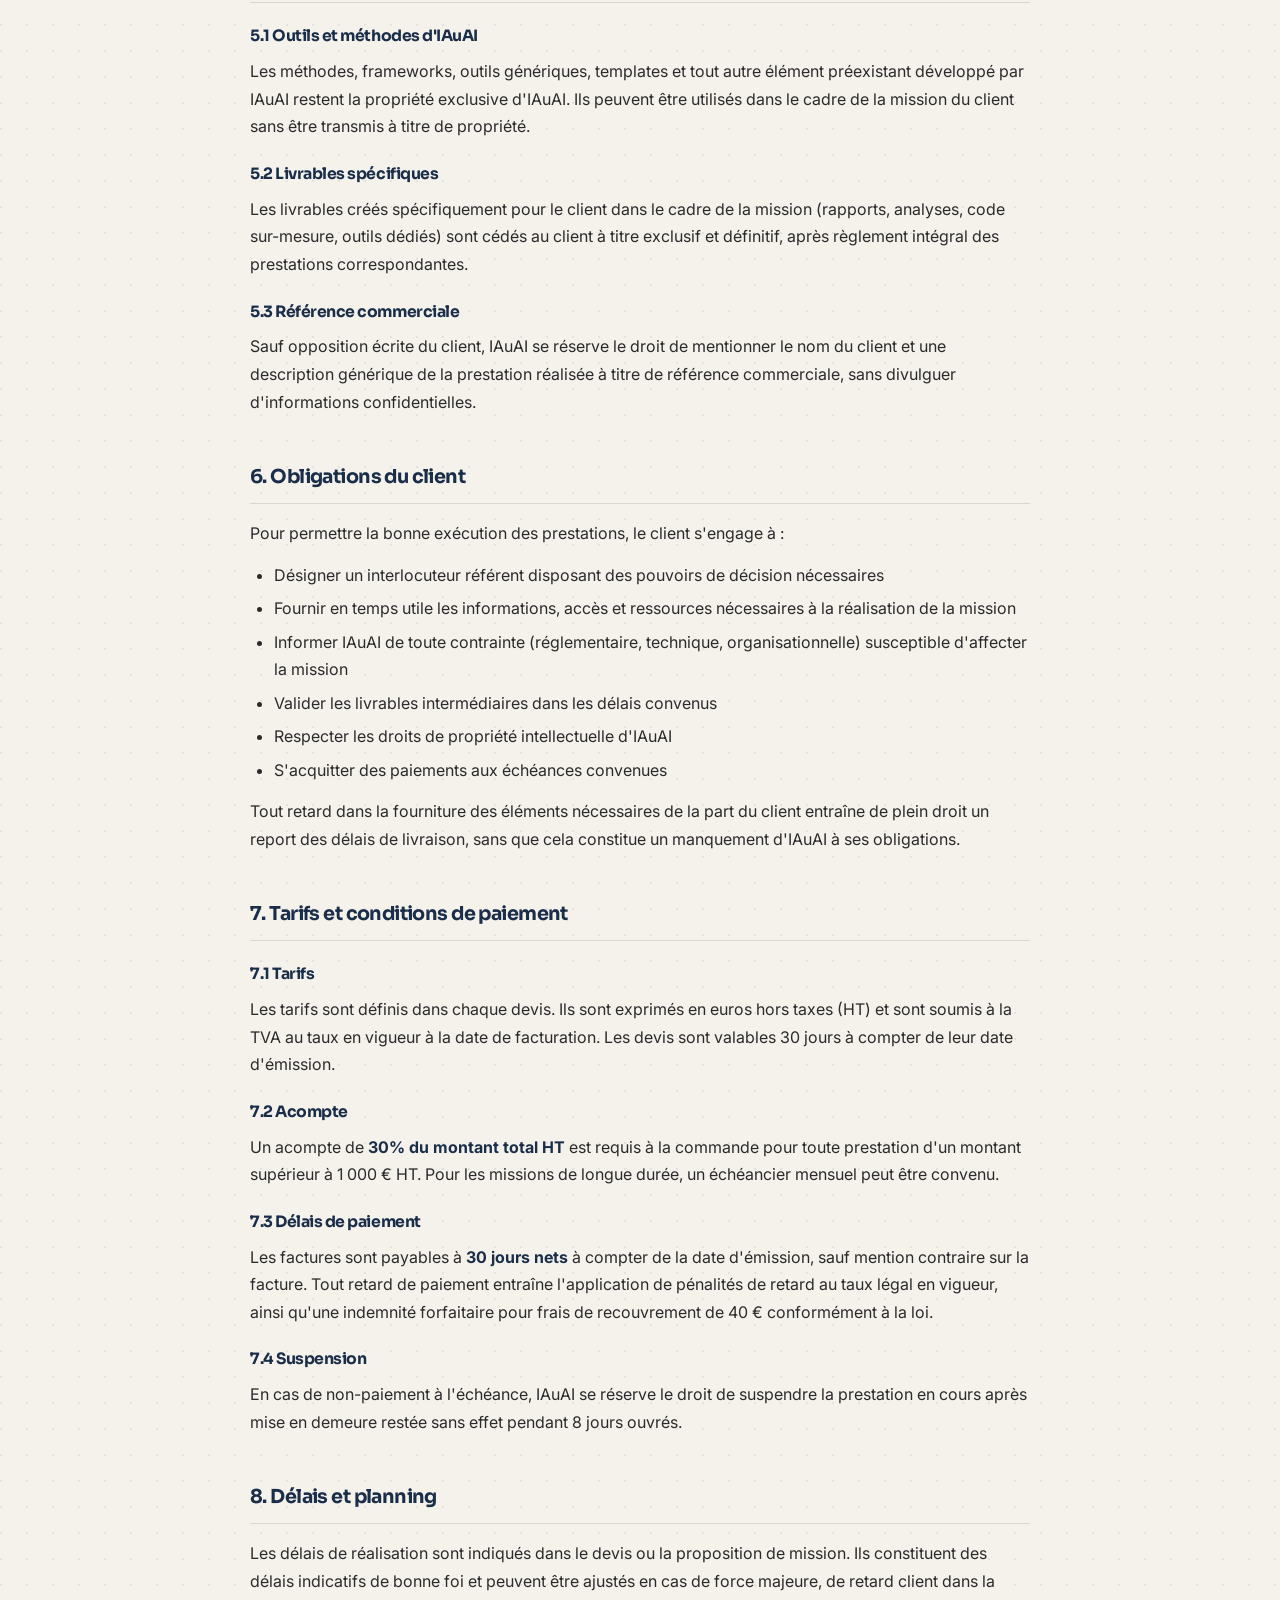
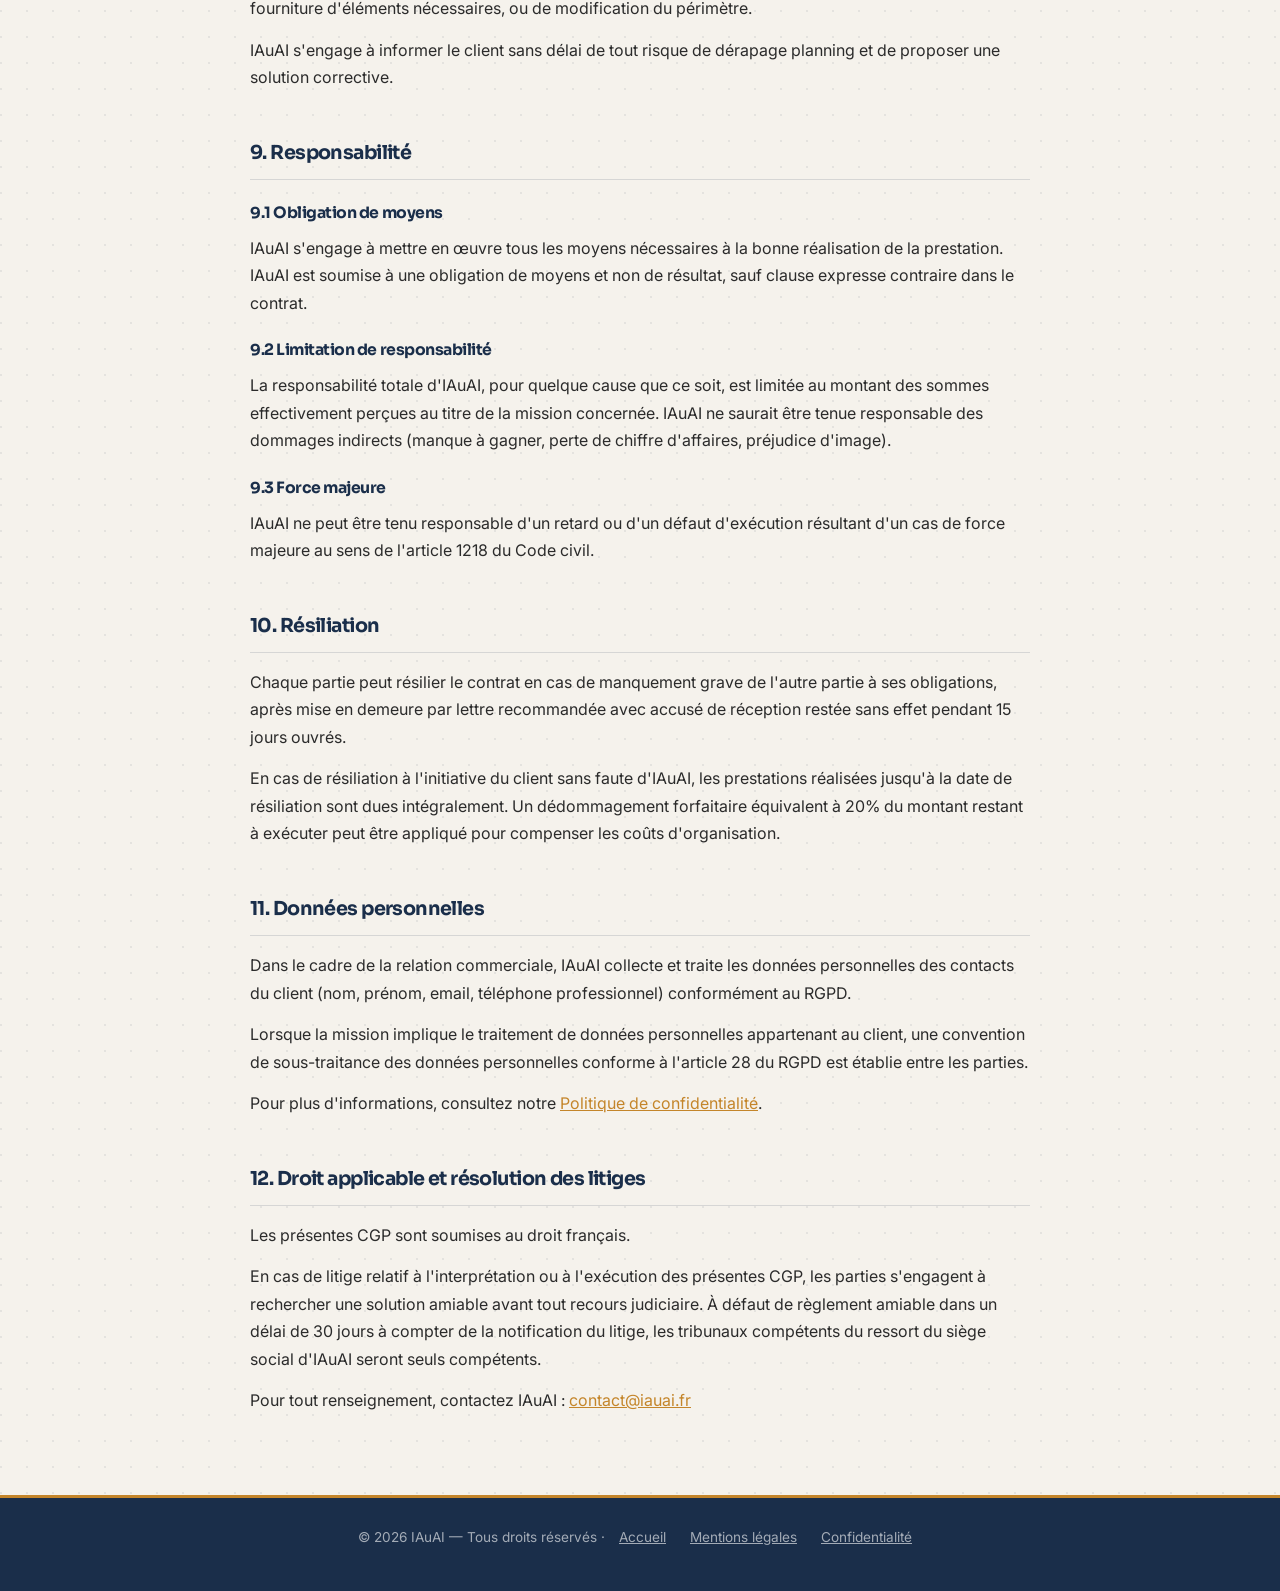
==== commit 5ed5736b: "Add CLAUDE.md and updated i18n assets Add project documentation (CLAUDE.md) and new i18n JS files fo" ====
--- a/cgv.html
+++ b/cgv.html
@@ -4,22 +4,330 @@
   <meta charset="UTF-8" />
   <meta name="viewport" content="width=device-width, initial-scale=1.0" />
   <meta name="robots" content="noindex, follow" />
-  <meta name="description" data-page-desc-fr="Conditions générales de vente IAuAI." data-page-desc-en="IAuAI terms and conditions." content="Conditions générales de vente IAuAI." />
-  <title data-page-title-fr="CGV — IAuAI" data-page-title-en="Terms & conditions — IAuAI">CGV — IAuAI</title>
+  <meta name="description" content="Conditions générales de prestation IAuAI." />
+  <title>Conditions Générales de Prestation — IAuAI</title>
   <link rel="preconnect" href="https://fonts.googleapis.com" />
   <link rel="preconnect" href="https://fonts.gstatic.com" crossorigin />
   <link href="https://fonts.googleapis.com/css2?family=Sora:wght@600;700;800&family=Inter:wght@400;500;600&family=JetBrains+Mono:wght@400;500&display=swap" rel="stylesheet" />
-  <link rel="stylesheet" href="assets/site.css" />
+  <style>
+    :root { --navy:#1A2E4A; --ocre:#C4852A; --green:#2D6A4F; --chalk:#F5F2EC; --anthracite:#2B2B2B; --line:rgba(26,46,74,0.14); --shadow:0 20px 60px rgba(12,24,43,0.12); --radius:22px; --max:820px; }
+    * { box-sizing:border-box; }
+    html { scroll-behavior:smooth; }
+    body { margin:0; font-family:Inter,"Segoe UI",Roboto,Arial,sans-serif; color:var(--anthracite); background:radial-gradient(circle at 1px 1px,rgba(26,46,74,0.08) 1px,transparent 0) 0 0/26px 26px,var(--chalk); line-height:1.72; }
+    body.rtl { direction:rtl; text-align:right; }
+    h1,h2,h3 { font-family:"Sora","Segoe UI",Arial,sans-serif; letter-spacing:-0.03em; }
+    p { margin:0 0 14px; }
+    ul,ol { margin:0 0 14px; padding-left:24px; }
+    li { margin-bottom:6px; }
+    a { color:var(--ocre); }
+    strong { color:var(--navy); }
+    .topbar { background:var(--navy); border-bottom:3px solid var(--ocre); }
+    .topbar-inner { max-width:var(--max); margin:0 auto; padding:0 20px; min-height:72px; display:flex; align-items:center; justify-content:space-between; gap:16px; }
+    .logo-word { font-family:"Sora",sans-serif; font-size:1.8rem; font-weight:800; color:#fff; letter-spacing:-0.03em; text-decoration:none; }
+    .logo-word .u { color:var(--ocre); }
+    .nav-shell { display:flex; align-items:center; gap:14px; }
+    .back-link { color:rgba(255,255,255,0.7); font-size:0.9rem; text-decoration:none; transition:color 0.2s; }
+    .back-link:hover { color:var(--ocre); }
+    .lang-select { min-width:126px; padding:9px 12px; border-radius:10px; border:1px solid rgba(255,255,255,0.12); background:rgba(255,255,255,0.08); color:#fff; font-size:0.88rem; }
+    .lang-select option { color:var(--anthracite); }
+    .page-content { max-width:var(--max); margin:56px auto 80px; padding:0 20px; }
+    .page-header { margin-bottom:48px; padding-bottom:28px; border-bottom:2px solid var(--line); }
+    .page-label { font-family:"JetBrains Mono",monospace; font-size:0.76rem; color:var(--ocre); text-transform:uppercase; letter-spacing:0.12em; display:block; margin-bottom:12px; }
+    .page-header h1 { font-size:clamp(2rem,4vw,2.8rem); color:var(--navy); margin:0 0 12px; }
+    .page-header .updated { font-size:0.82rem; color:rgba(43,43,43,0.45); font-family:"JetBrains Mono",monospace; }
+    .toc { background:rgba(255,255,255,0.82); border:1px solid rgba(26,46,74,0.12); border-radius:16px; padding:22px 26px; margin-bottom:40px; box-shadow:0 8px 30px rgba(12,24,43,0.08); }
+    .toc h3 { font-size:0.88rem; color:var(--navy); margin:0 0 14px; font-family:"JetBrains Mono",monospace; text-transform:uppercase; letter-spacing:0.1em; }
+    .toc ol { margin:0; padding-left:22px; }
+    .toc li { margin-bottom:5px; }
+    .toc a { color:var(--navy); font-size:0.9rem; text-decoration:none; transition:color 0.2s; }
+    .toc a:hover { color:var(--ocre); }
+    .legal-section { margin-bottom:44px; }
+    .legal-section h2 { font-size:1.2rem; color:var(--navy); margin:0 0 16px; padding-bottom:10px; border-bottom:1px solid var(--line); scroll-margin-top:20px; }
+    .legal-section h3 { font-size:0.98rem; color:var(--navy); margin:20px 0 8px; }
+    .highlight-box { background:rgba(196,133,42,0.08); border:1px solid rgba(196,133,42,0.25); border-left:4px solid var(--ocre); border-radius:12px; padding:18px 22px; margin:16px 0; font-size:0.92rem; }
+    .info-card { background:rgba(255,255,255,0.82); border:1px solid rgba(26,46,74,0.12); border-radius:16px; padding:22px 26px; margin-bottom:16px; box-shadow:0 8px 30px rgba(12,24,43,0.08); }
+    footer { background:var(--navy); color:rgba(255,255,255,0.6); padding:28px 20px; text-align:center; border-top:3px solid var(--ocre); font-size:0.85rem; }
+    footer a { color:rgba(255,255,255,0.6); margin:0 10px; }
+    footer a:hover { color:var(--ocre); }
+    @media(max-width:600px) { .topbar-inner { flex-wrap:wrap; } .nav-shell { width:100%; justify-content:space-between; } .lang-select { min-width:110px; } }
+  </style>
 </head>
 <body>
-  <main class="legal-wrap">
-    <div class="legal-header"><div class="eyebrow" data-fr="Conditions" data-en="Terms"></div><h1 data-fr="Conditions générales de vente" data-en="Terms & conditions"></h1><div class="legal-updated" data-fr="Dernière mise à jour : avril 2026" data-en="Last updated: April 2026"></div></div>
-    <section class="legal-section"><h2 data-fr="1. Objet" data-en="1. Scope"></h2><p data-fr="Les présentes conditions encadrent les prestations de conseil, d'accompagnement et de cadrage proposées par IAuAI." data-en="These terms govern advisory, support and framing services proposed by IAuAI."></p></section>
-    <section class="legal-section"><h2 data-fr="2. Devis et commande" data-en="2. Quote and order"></h2><p data-fr="Toute mission fait l'objet d'un devis ou d'une proposition validée avant démarrage." data-en="Each engagement must be covered by an approved quote or proposal before work starts."></p></section>
-    <section class="legal-section"><h2 data-fr="3. Prix et paiement" data-en="3. Pricing and payment"></h2><p data-fr="Les prix sont indiqués hors taxes sauf mention contraire." data-en="Prices are shown excluding tax unless stated otherwise."></p></section>
-    <section class="legal-section"><h2 data-fr="4. Responsabilités réciproques" data-en="4. Mutual responsibilities"></h2><p data-fr="IAuAI intervient dans une obligation de moyens. Le client s'engage à fournir les informations et accès nécessaires à la mission." data-en="IAuAI operates under a best-efforts obligation. The client agrees to provide the information and access required for delivery."></p></section>
-    <section class="legal-section"><h2 data-fr="5. Droit applicable" data-en="5. Applicable law"></h2><p data-fr="Les conditions sont soumises au droit français." data-en="These terms are governed by French law."></p></section>
+  <header class="topbar">
+    <div class="topbar-inner">
+      <a href="index.html" class="logo-word">IA<span class="u">u</span>AI</a>
+      <div class="nav-shell">
+        <a href="index.html" class="back-link">← Retour au site</a>
+        <select class="lang-select" id="langSelect" aria-label="Choisir la langue">
+          <option value="fr">FR</option>
+          <option value="en">EN</option>
+          <option value="es">ES</option>
+          <option value="zh">中文</option>
+          <option value="ar">AR</option>
+        </select>
+      </div>
+    </div>
+  </header>
+
+  <main class="page-content">
+    <div class="page-header">
+      <span class="page-label">CGP · Contrat de prestation</span>
+      <h1>Conditions Générales de Prestation</h1>
+      <span class="updated">Version 1.0 · Avril 2026 · Applicable à toutes les missions IAuAI</span>
+    </div>
+
+    <div class="highlight-box">
+      <strong>Ces conditions s'appliquent</strong> à toutes les prestations de conseil, accompagnement, développement et formation réalisées par IAuAI pour ses clients professionnels (B2B), sauf dérogation écrite expressément convenue dans un contrat particulier.
+    </div>
+
+    <div class="toc">
+      <h3>Sommaire</h3>
+      <ol>
+        <li><a href="#objet">Objet et champ d'application</a></li>
+        <li><a href="#prestataire">Le prestataire — IAuAI</a></li>
+        <li><a href="#formation-contrat">Formation du contrat</a></li>
+        <li><a href="#confidentialite">Confidentialité et NDA</a></li>
+        <li><a href="#propriete">Propriété intellectuelle</a></li>
+        <li><a href="#obligations-client">Obligations du client</a></li>
+        <li><a href="#tarifs-paiement">Tarifs et conditions de paiement</a></li>
+        <li><a href="#delais">Délais et planning</a></li>
+        <li><a href="#responsabilite">Responsabilité</a></li>
+        <li><a href="#resiliation">Résiliation</a></li>
+        <li><a href="#donnees">Données personnelles</a></li>
+        <li><a href="#droit">Droit applicable et litiges</a></li>
+      </ol>
+    </div>
+
+    <!-- 1. OBJET -->
+    <div class="legal-section" id="objet">
+      <h2>1. Objet et champ d'application</h2>
+      <p>
+        Les présentes Conditions Générales de Prestation (ci-après « CGP ») définissent les droits et obligations d'IAuAI et de ses clients dans le cadre des prestations de services réalisées par IAuAI.
+      </p>
+      <p>
+        Ces prestations comprennent notamment, sans que cette liste soit limitative :
+      </p>
+      <ul>
+        <li>Conseil et accompagnement en stratégie d'intelligence artificielle</li>
+        <li>Audit et diagnostic de maturité IA</li>
+        <li>Développement de solutions IA et d'automatisation</li>
+        <li>Formation et montée en compétences des équipes</li>
+        <li>Accompagnement à la conduite du changement</li>
+        <li>Déploiement et intégration d'outils IA</li>
+      </ul>
+      <p>
+        Les présentes CGP prévalent sur tout document du client, sauf accord dérogatoire écrit et signé par les deux parties.
+      </p>
+    </div>
+
+    <!-- 2. PRESTATAIRE -->
+    <div class="legal-section" id="prestataire">
+      <h2>2. Le prestataire — IAuAI</h2>
+      <div class="info-card">
+        <p><strong>IAuAI</strong></p>
+        <p>
+          <span style="font-family:'JetBrains Mono',monospace;font-size:0.85rem;color:rgba(43,43,43,0.5)">SAS – SIRET en cours d’immatriculation, 
+          Siège social : 3 route de Riom, 63530 Volvic</span><br />
+          Email : <a href="mailto:contact@iauai.fr">contact@iauai.fr</a><br />
+          Site : <a href="https://iauai.fr">https://iauai.fr</a>
+        </p>
+      </div>
+    </div>
+
+    <!-- 3. FORMATION DU CONTRAT -->
+    <div class="legal-section" id="formation-contrat">
+      <h2>3. Formation du contrat</h2>
+
+      <h3>3.1 Devis et commande</h3>
+      <p>
+        Toute prestation fait l'objet d'un devis détaillé établi par IAuAI. Le contrat est formé à la réception du devis signé par le client, accompagné du règlement de l'acompte convenu ou d'un bon de commande officiel.
+      </p>
+
+      <h3>3.2 Phase d'exploration (avant contrat)</h3>
+      <p>
+        IAuAI peut réaliser un échange préliminaire sans engagement (généralement 30 à 60 minutes) pour qualifier les besoins. Cet échange est gratuit. Toute analyse, proposition ou livrable produit au-delà de cet échange fait l'objet d'une facturation.
+      </p>
+
+      <h3>3.3 Modifications</h3>
+      <p>
+        Toute modification du périmètre de la mission en cours d'exécution doit faire l'objet d'un avenant écrit signé par les deux parties. IAuAI se réserve le droit d'ajuster le tarif en conséquence.
+      </p>
+    </div>
+
+    <!-- 4. CONFIDENTIALITÉ ET NDA -->
+    <div class="legal-section" id="confidentialite">
+      <h2>4. Confidentialité et accord de non-divulgation (NDA)</h2>
+
+      <div class="highlight-box">
+        <strong>🔐 IAuAI propose systématiquement un NDA dès le début de chaque mission.</strong> Votre confidentialité est notre priorité, avant même la signature du contrat.
+      </div>
+
+      <h3>4.1 Engagement de confidentialité</h3>
+      <p>
+        IAuAI s'engage à traiter comme strictement confidentielles toutes les informations communiquées par le client dans le cadre de la mission : données métier, financières, stratégiques, techniques, commerciales, ou relatives à ses clients et partenaires.
+      </p>
+      <p>
+        Cet engagement s'applique à l'ensemble des membres de l'équipe IAuAI impliqués dans la mission et perdure pendant toute la durée de la mission ainsi que pendant une période de <strong>3 (trois) ans</strong> à compter de la fin de la prestation, sauf accord contraire écrit.
+      </p>
+
+      <h3>4.2 Accord de confidentialité bilatéral (NDA)</h3>
+      <p>
+        <strong>IAuAI propose à chaque client, dès le début de la relation commerciale — y compris avant tout contrat signé —, la signature d'un accord de confidentialité bilatéral (NDA).</strong>
+      </p>
+      <p>
+        Cet accord est bilatéral : il protège les informations confidentielles du client vis-à-vis d'IAuAI et, réciproquement, protège les méthodes, outils et savoir-faire propriétaires d'IAuAI vis-à-vis du client.
+      </p>
+      <p>
+        Sur simple demande, IAuAI communique son modèle de NDA standard. Le client peut également proposer son propre modèle, sous réserve de validation par IAuAI.
+      </p>
+
+      <h3>4.3 Exceptions</h3>
+      <p>
+        L'obligation de confidentialité ne s'applique pas aux informations qui : (i) étaient déjà publiquement connues au moment de leur divulgation, (ii) deviennent publiques sans faute d'IAuAI, (iii) sont obtenues légitimement de tiers non liés par une obligation de confidentialité, ou (iv) doivent être divulguées en vertu d'une obligation légale ou réglementaire.
+      </p>
+    </div>
+
+    <!-- 5. PROPRIÉTÉ INTELLECTUELLE -->
+    <div class="legal-section" id="propriete">
+      <h2>5. Propriété intellectuelle</h2>
+
+      <h3>5.1 Outils et méthodes d'IAuAI</h3>
+      <p>
+        Les méthodes, frameworks, outils génériques, templates et tout autre élément préexistant développé par IAuAI restent la propriété exclusive d'IAuAI. Ils peuvent être utilisés dans le cadre de la mission du client sans être transmis à titre de propriété.
+      </p>
+
+      <h3>5.2 Livrables spécifiques</h3>
+      <p>
+        Les livrables créés spécifiquement pour le client dans le cadre de la mission (rapports, analyses, code sur-mesure, outils dédiés) sont cédés au client à titre exclusif et définitif, après règlement intégral des prestations correspondantes.
+      </p>
+
+      <h3>5.3 Référence commerciale</h3>
+      <p>
+        Sauf opposition écrite du client, IAuAI se réserve le droit de mentionner le nom du client et une description générique de la prestation réalisée à titre de référence commerciale, sans divulguer d'informations confidentielles.
+      </p>
+    </div>
+
+    <!-- 6. OBLIGATIONS CLIENT -->
+    <div class="legal-section" id="obligations-client">
+      <h2>6. Obligations du client</h2>
+      <p>Pour permettre la bonne exécution des prestations, le client s'engage à :</p>
+      <ul>
+        <li>Désigner un interlocuteur référent disposant des pouvoirs de décision nécessaires</li>
+        <li>Fournir en temps utile les informations, accès et ressources nécessaires à la réalisation de la mission</li>
+        <li>Informer IAuAI de toute contrainte (réglementaire, technique, organisationnelle) susceptible d'affecter la mission</li>
+        <li>Valider les livrables intermédiaires dans les délais convenus</li>
+        <li>Respecter les droits de propriété intellectuelle d'IAuAI</li>
+        <li>S'acquitter des paiements aux échéances convenues</li>
+      </ul>
+      <p>
+        Tout retard dans la fourniture des éléments nécessaires de la part du client entraîne de plein droit un report des délais de livraison, sans que cela constitue un manquement d'IAuAI à ses obligations.
+      </p>
+    </div>
+
+    <!-- 7. TARIFS ET PAIEMENT -->
+    <div class="legal-section" id="tarifs-paiement">
+      <h2>7. Tarifs et conditions de paiement</h2>
+
+      <h3>7.1 Tarifs</h3>
+      <p>
+        Les tarifs sont définis dans chaque devis. Ils sont exprimés en euros hors taxes (HT) et sont soumis à la TVA au taux en vigueur à la date de facturation. Les devis sont valables 30 jours à compter de leur date d'émission.
+      </p>
+
+      <h3>7.2 Acompte</h3>
+      <p>
+        Un acompte de <strong>30% du montant total HT</strong> est requis à la commande pour toute prestation d'un montant supérieur à 1 000 € HT. Pour les missions de longue durée, un échéancier mensuel peut être convenu.
+      </p>
+
+      <h3>7.3 Délais de paiement</h3>
+      <p>
+        Les factures sont payables à <strong>30 jours nets</strong> à compter de la date d'émission, sauf mention contraire sur la facture. Tout retard de paiement entraîne l'application de pénalités de retard au taux légal en vigueur, ainsi qu'une indemnité forfaitaire pour frais de recouvrement de 40 € conformément à la loi.
+      </p>
+
+      <h3>7.4 Suspension</h3>
+      <p>
+        En cas de non-paiement à l'échéance, IAuAI se réserve le droit de suspendre la prestation en cours après mise en demeure restée sans effet pendant 8 jours ouvrés.
+      </p>
+    </div>
+
+    <!-- 8. DÉLAIS -->
+    <div class="legal-section" id="delais">
+      <h2>8. Délais et planning</h2>
+      <p>
+        Les délais de réalisation sont indiqués dans le devis ou la proposition de mission. Ils constituent des délais indicatifs de bonne foi et peuvent être ajustés en cas de force majeure, de retard client dans la fourniture d'éléments nécessaires, ou de modification du périmètre.
+      </p>
+      <p>
+        IAuAI s'engage à informer le client sans délai de tout risque de dérapage planning et de proposer une solution corrective.
+      </p>
+    </div>
+
+    <!-- 9. RESPONSABILITÉ -->
+    <div class="legal-section" id="responsabilite">
+      <h2>9. Responsabilité</h2>
+
+      <h3>9.1 Obligation de moyens</h3>
+      <p>
+        IAuAI s'engage à mettre en œuvre tous les moyens nécessaires à la bonne réalisation de la prestation. IAuAI est soumise à une obligation de moyens et non de résultat, sauf clause expresse contraire dans le contrat.
+      </p>
+
+      <h3>9.2 Limitation de responsabilité</h3>
+      <p>
+        La responsabilité totale d'IAuAI, pour quelque cause que ce soit, est limitée au montant des sommes effectivement perçues au titre de la mission concernée. IAuAI ne saurait être tenue responsable des dommages indirects (manque à gagner, perte de chiffre d'affaires, préjudice d'image).
+      </p>
+
+      <h3>9.3 Force majeure</h3>
+      <p>
+        IAuAI ne peut être tenu responsable d'un retard ou d'un défaut d'exécution résultant d'un cas de force majeure au sens de l'article 1218 du Code civil.
+      </p>
+    </div>
+
+    <!-- 10. RÉSILIATION -->
+    <div class="legal-section" id="resiliation">
+      <h2>10. Résiliation</h2>
+      <p>
+        Chaque partie peut résilier le contrat en cas de manquement grave de l'autre partie à ses obligations, après mise en demeure par lettre recommandée avec accusé de réception restée sans effet pendant 15 jours ouvrés.
+      </p>
+      <p>
+        En cas de résiliation à l'initiative du client sans faute d'IAuAI, les prestations réalisées jusqu'à la date de résiliation sont dues intégralement. Un dédommagement forfaitaire équivalent à 20% du montant restant à exécuter peut être appliqué pour compenser les coûts d'organisation.
+      </p>
+    </div>
+
+    <!-- 11. DONNÉES PERSONNELLES -->
+    <div class="legal-section" id="donnees">
+      <h2>11. Données personnelles</h2>
+      <p>
+        Dans le cadre de la relation commerciale, IAuAI collecte et traite les données personnelles des contacts du client (nom, prénom, email, téléphone professionnel) conformément au RGPD.
+      </p>
+      <p>
+        Lorsque la mission implique le traitement de données personnelles appartenant au client, une convention de sous-traitance des données personnelles conforme à l'article 28 du RGPD est établie entre les parties.
+      </p>
+      <p>
+        Pour plus d'informations, consultez notre <a href="politique-confidentialite.html">Politique de confidentialité</a>.
+      </p>
+    </div>
+
+    <!-- 12. DROIT APPLICABLE -->
+    <div class="legal-section" id="droit">
+      <h2>12. Droit applicable et résolution des litiges</h2>
+      <p>
+        Les présentes CGP sont soumises au droit français.
+      </p>
+      <p>
+        En cas de litige relatif à l'interprétation ou à l'exécution des présentes CGP, les parties s'engagent à rechercher une solution amiable avant tout recours judiciaire. À défaut de règlement amiable dans un délai de 30 jours à compter de la notification du litige, les tribunaux compétents du ressort du siège social d'IAuAI seront seuls compétents.
+      </p>
+      <p>
+        Pour tout renseignement, contactez IAuAI : <a href="mailto:contact@iauai.fr">contact@iauai.fr</a>
+      </p>
+    </div>
   </main>
-  <script src="assets/i18n.js"></script><script>IAUAI_I18N.applyLocale(IAUAI_I18N.getLocale());</script>
+
+  <footer>
+    <p>
+      © 2026 IAuAI — Tous droits réservés ·
+      <a href="index.html">Accueil</a>
+      <a href="mentions-legales.html">Mentions légales</a>
+      <a href="politique-confidentialite.html">Confidentialité</a>
+    </p>
+  </footer>
+  <script src="assets/legal-pages-i18n.js"></script>
 </body>
 </html>
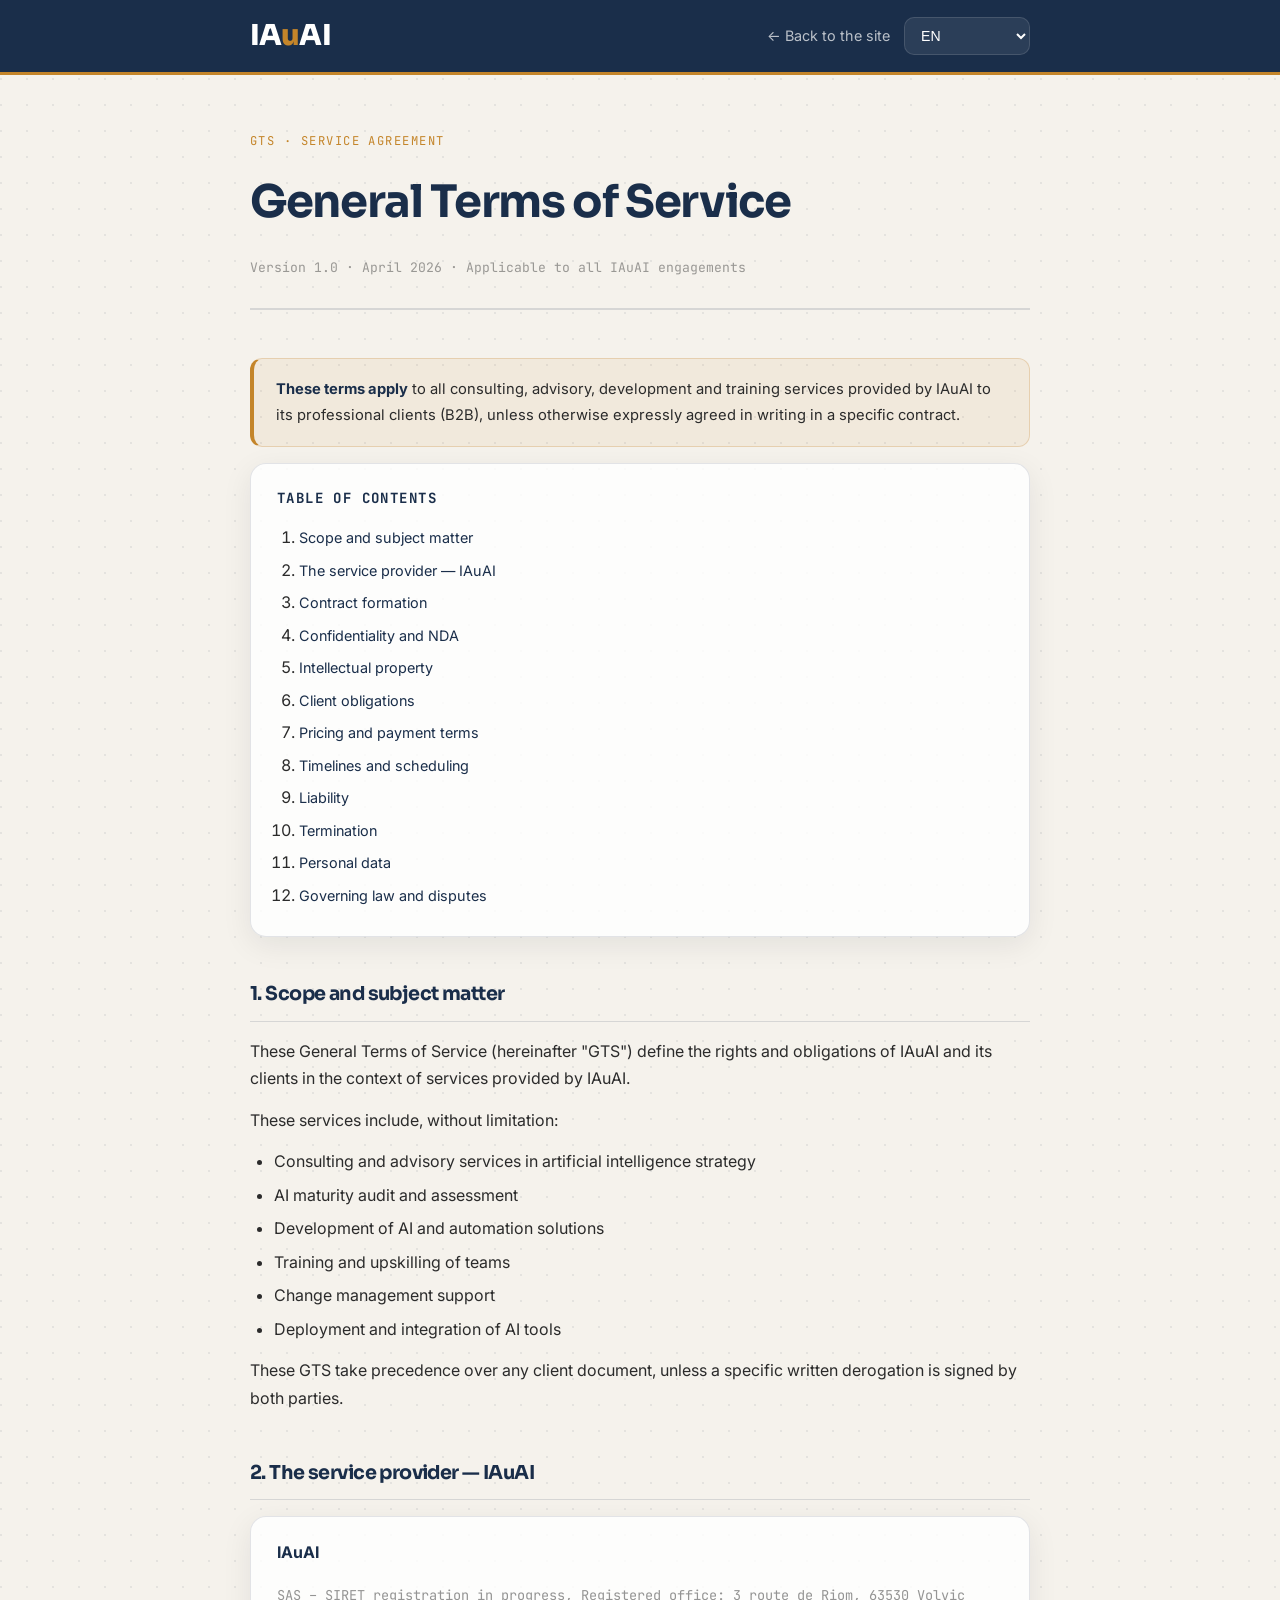
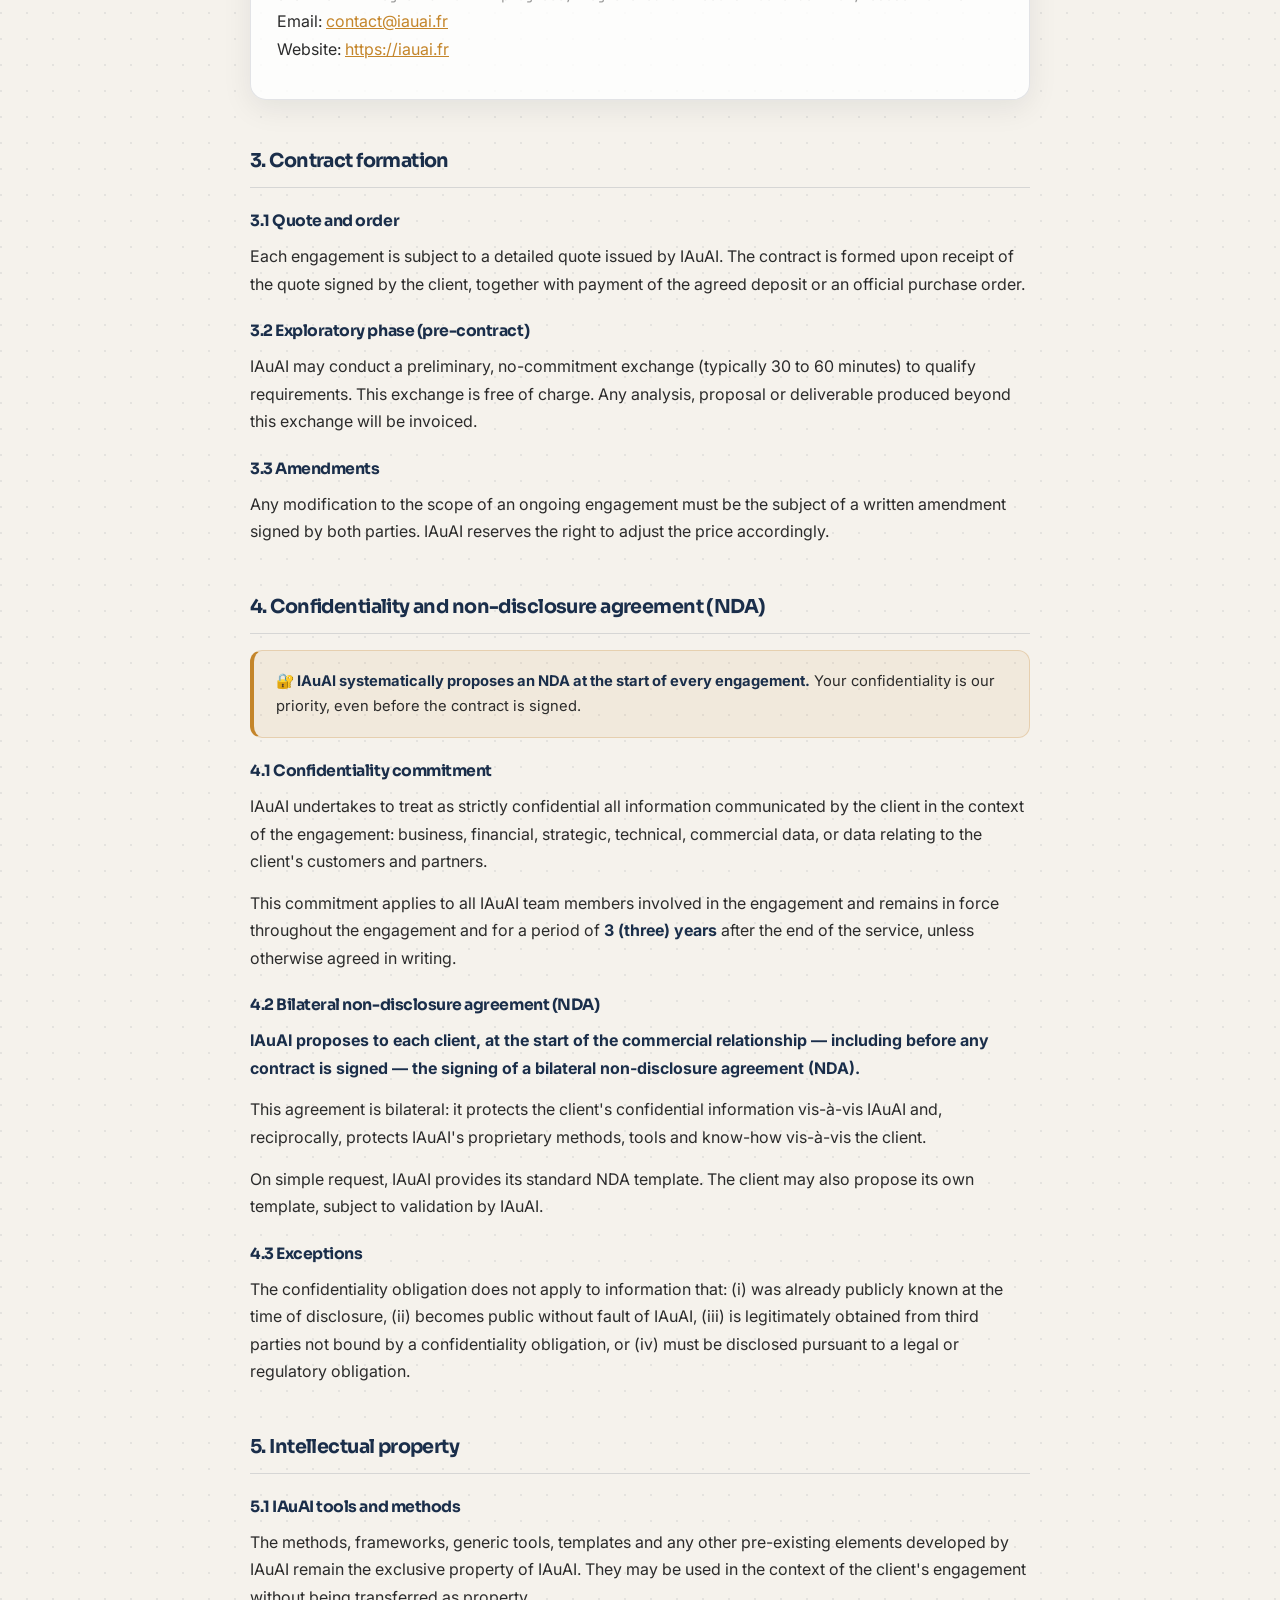
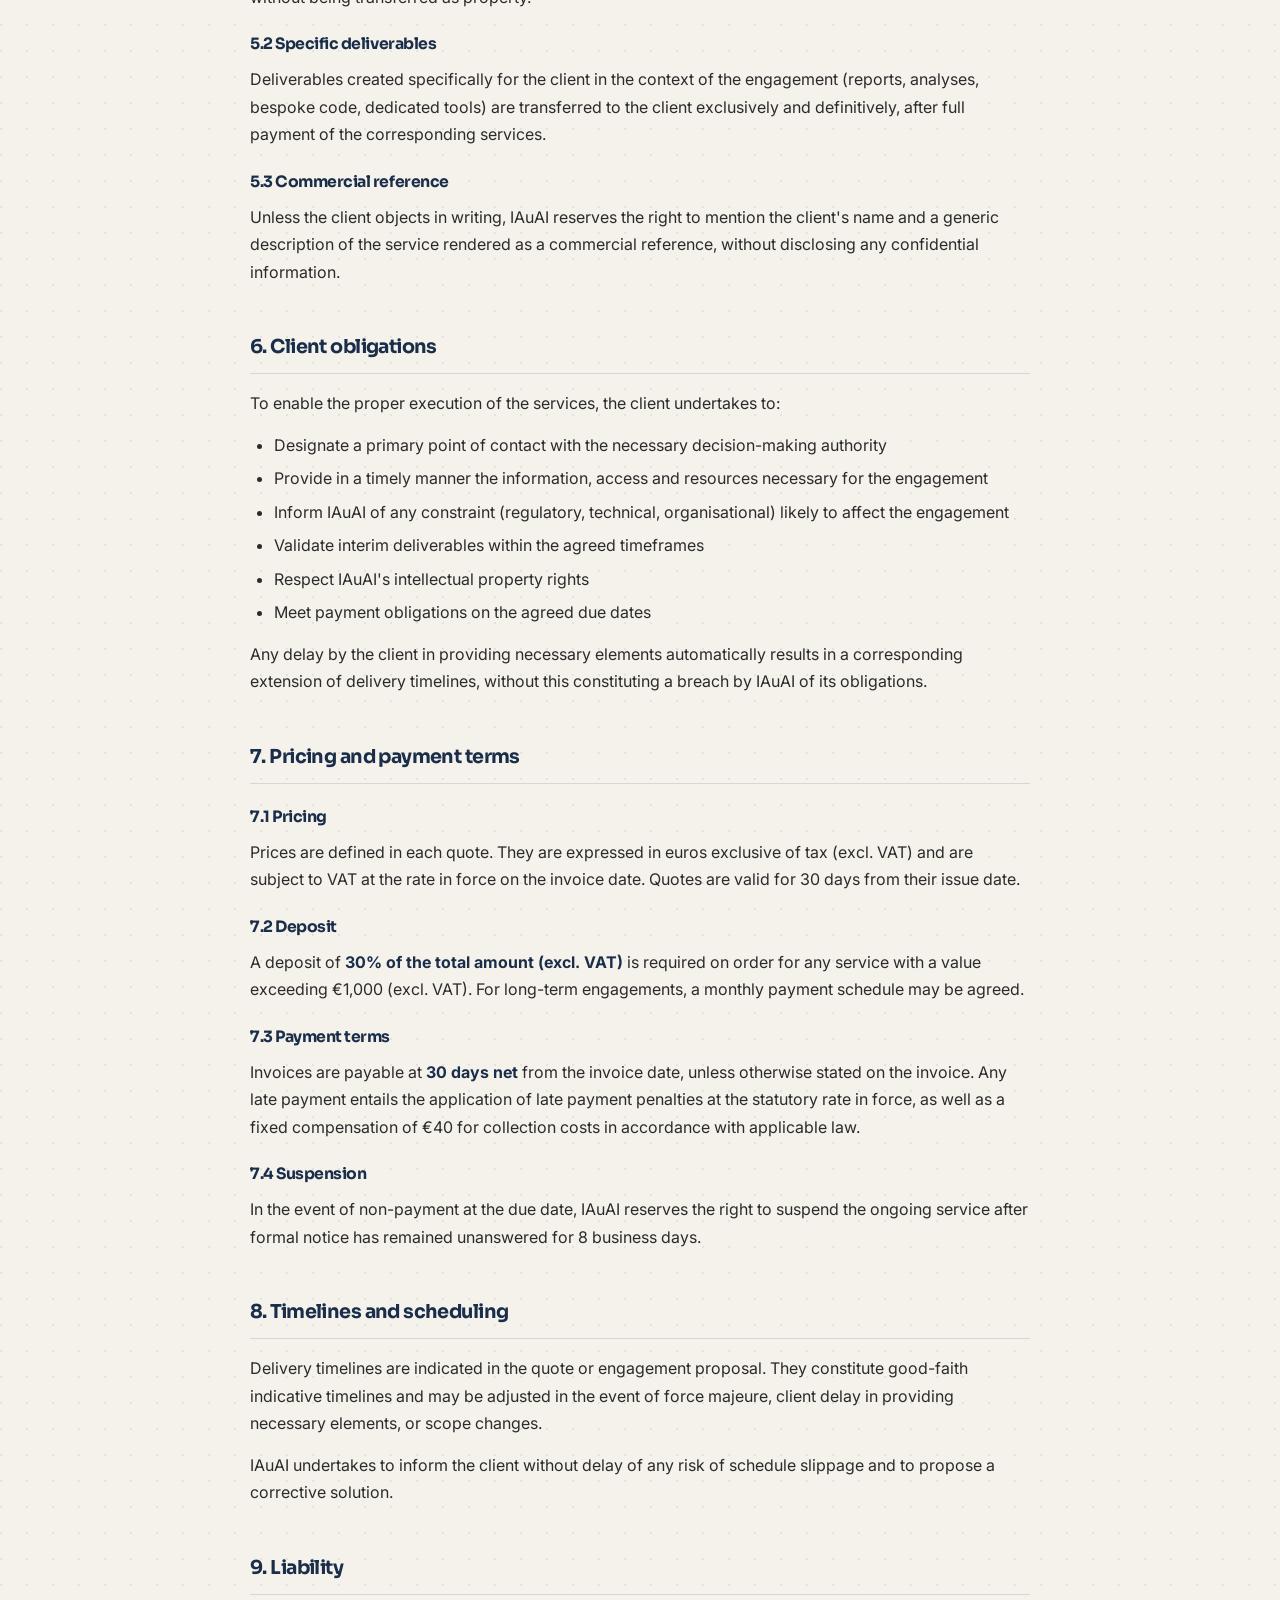
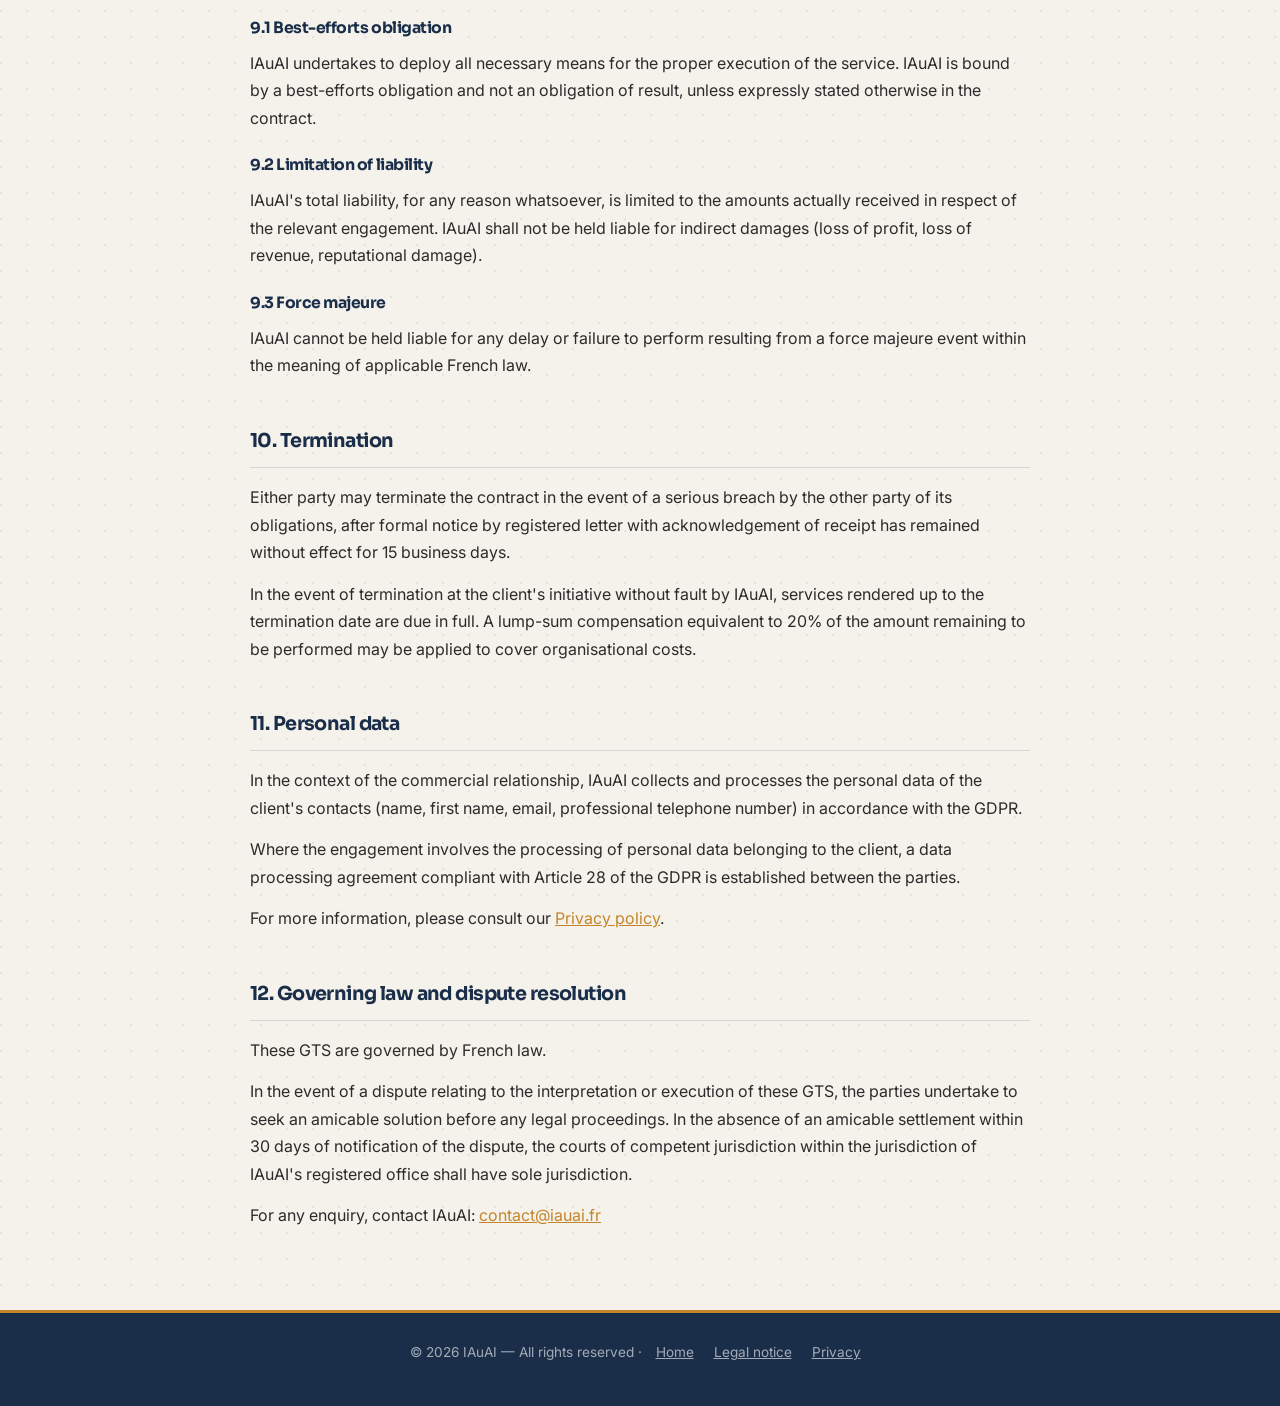
==== commit fc5cabed: "Move images to assets/images/ and add favicon to all pages - Create assets/images/ and move logo_iau" ====
--- a/cgv.html
+++ b/cgv.html
@@ -4,6 +4,7 @@
   <meta charset="UTF-8" />
   <meta name="viewport" content="width=device-width, initial-scale=1.0" />
   <meta name="robots" content="noindex, follow" />
+  <link rel="icon" href="assets/images/ico.ico" type="image/x-icon" />
   <meta name="description" content="Conditions générales de prestation IAuAI." />
   <title>Conditions Générales de Prestation — IAuAI</title>
   <link rel="preconnect" href="https://fonts.googleapis.com" />
